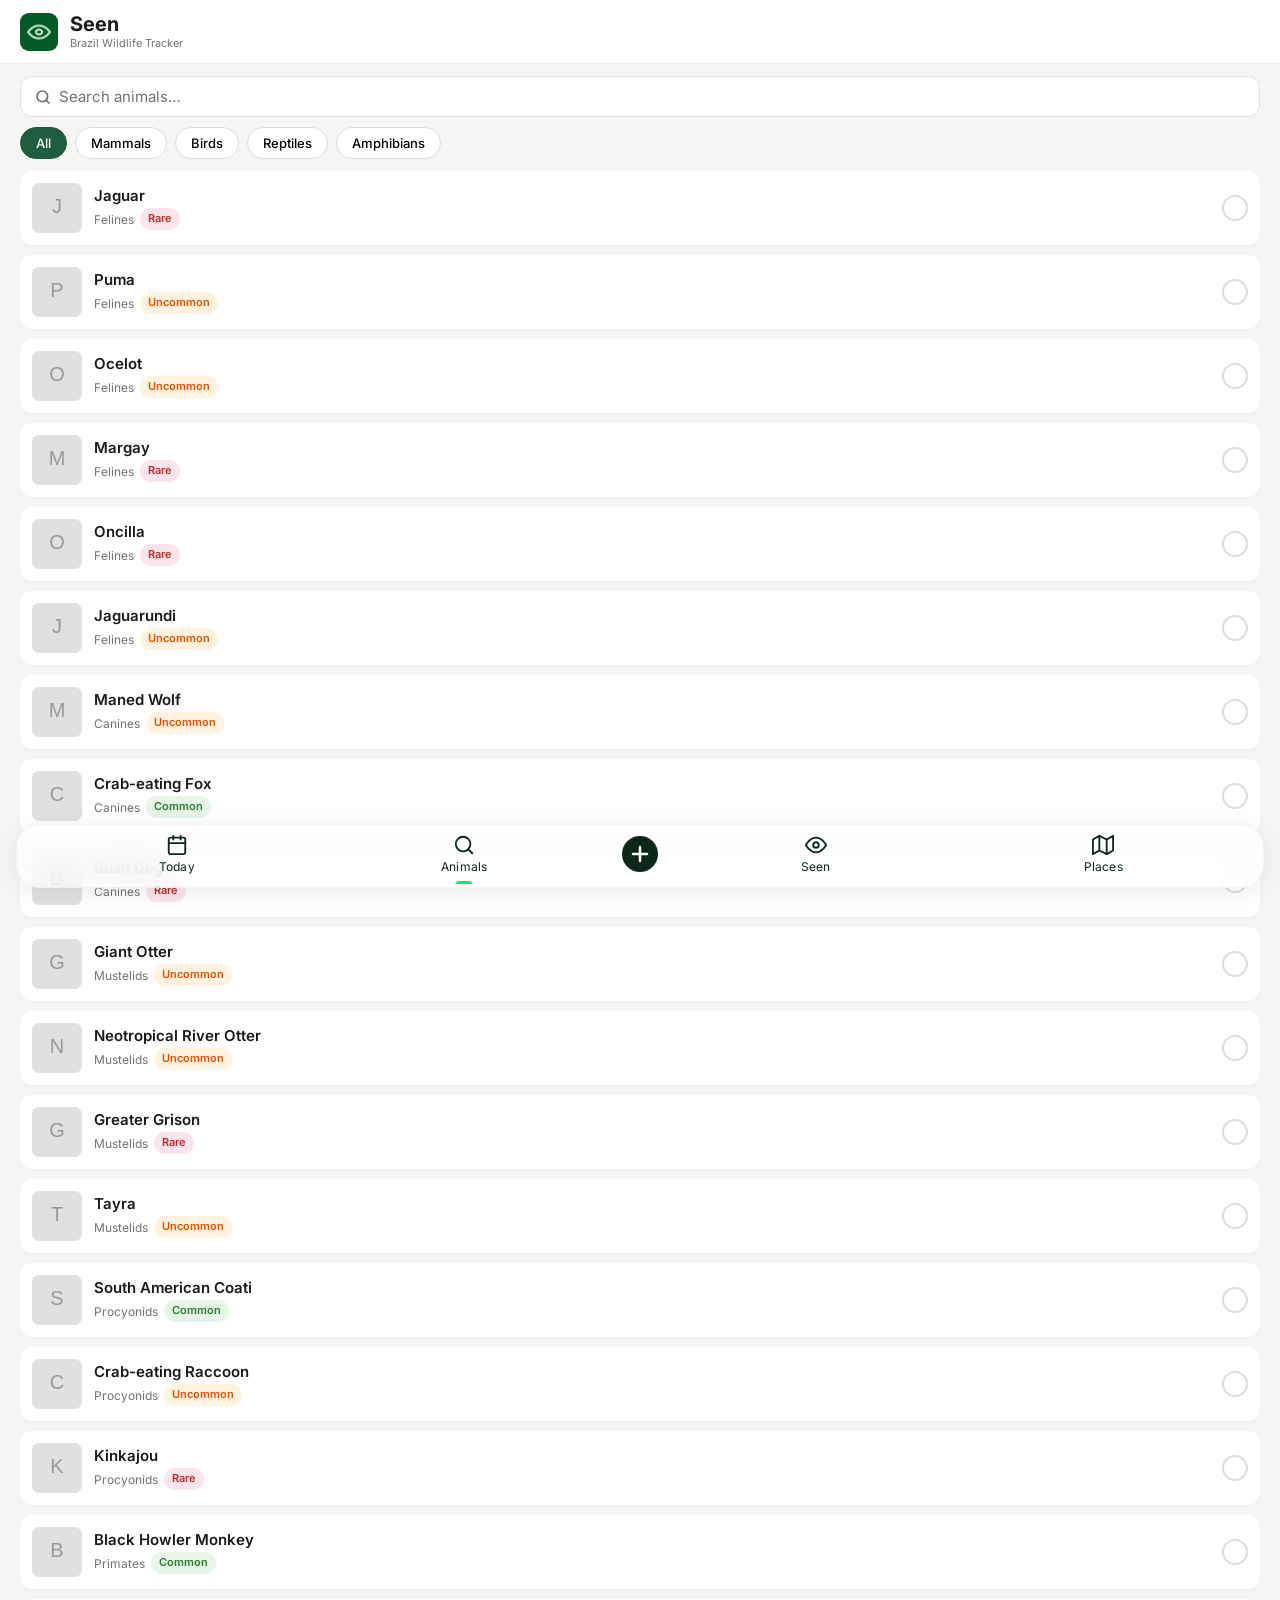
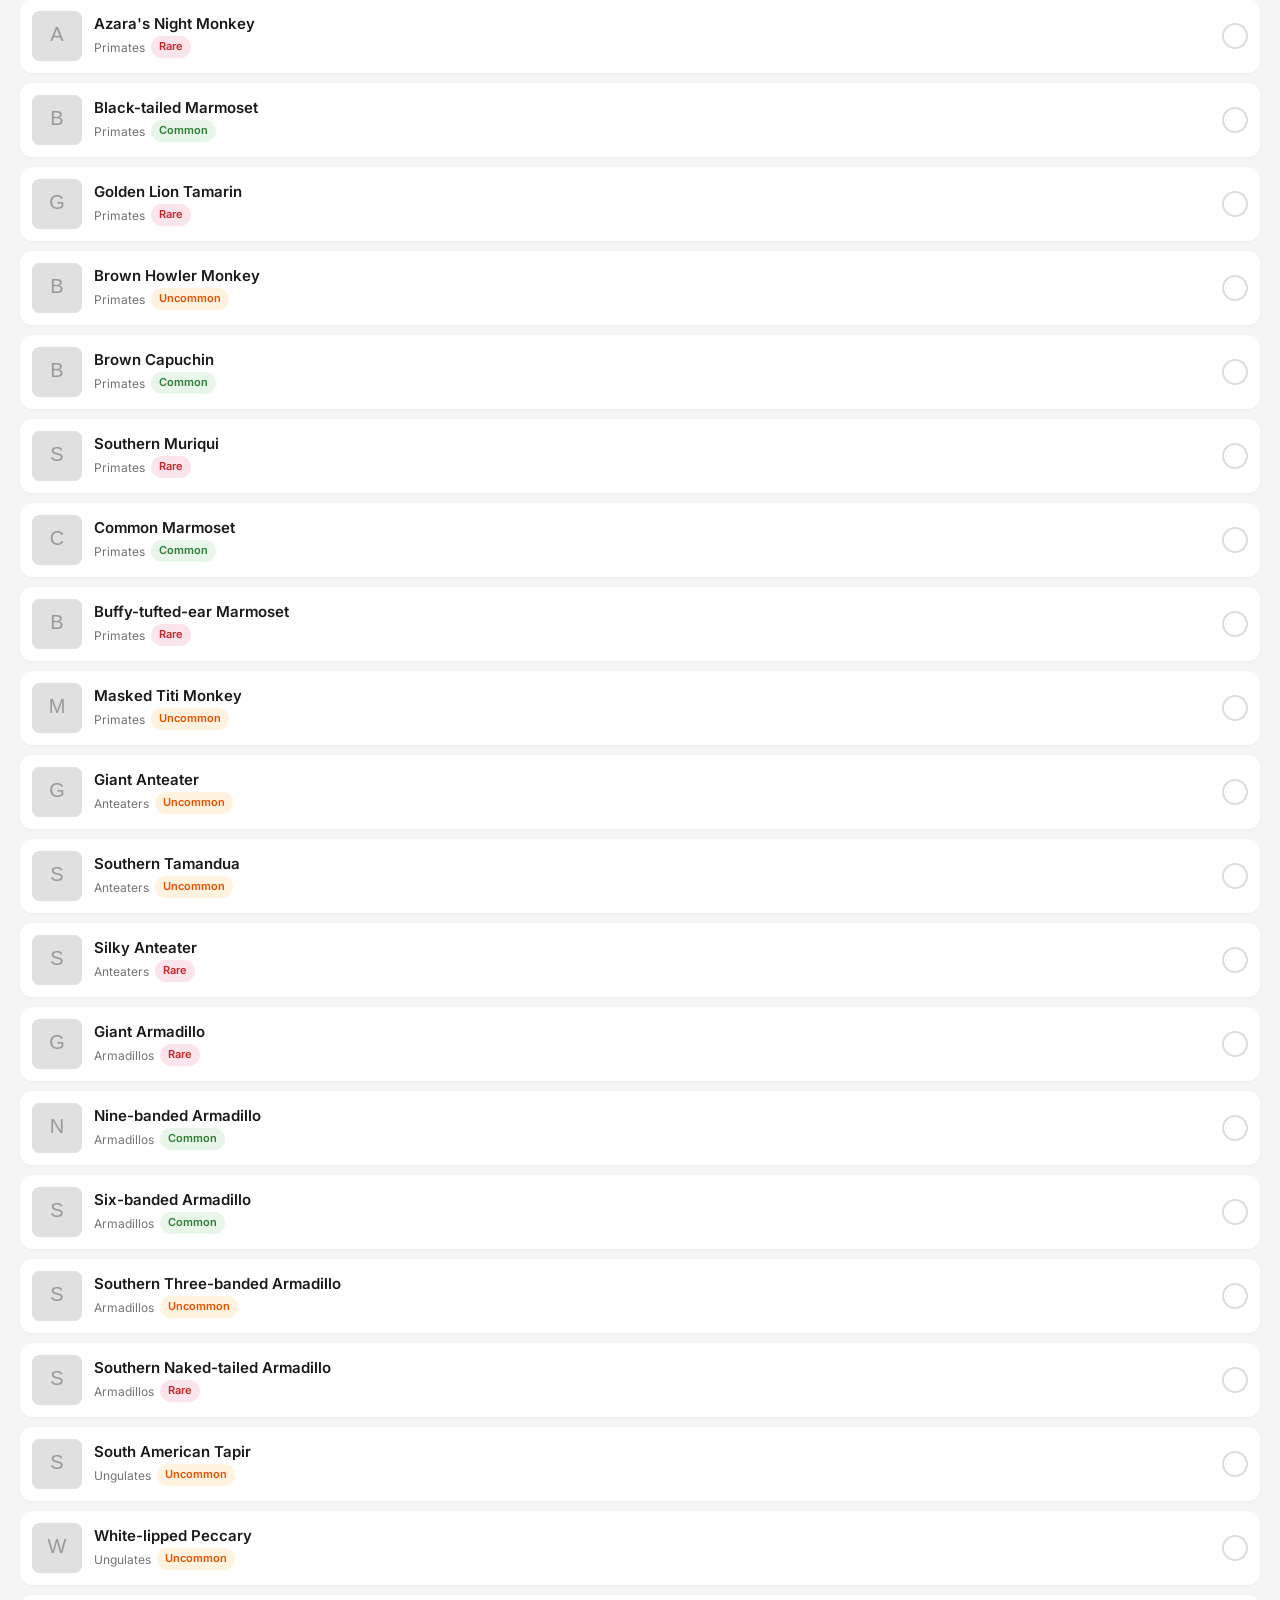
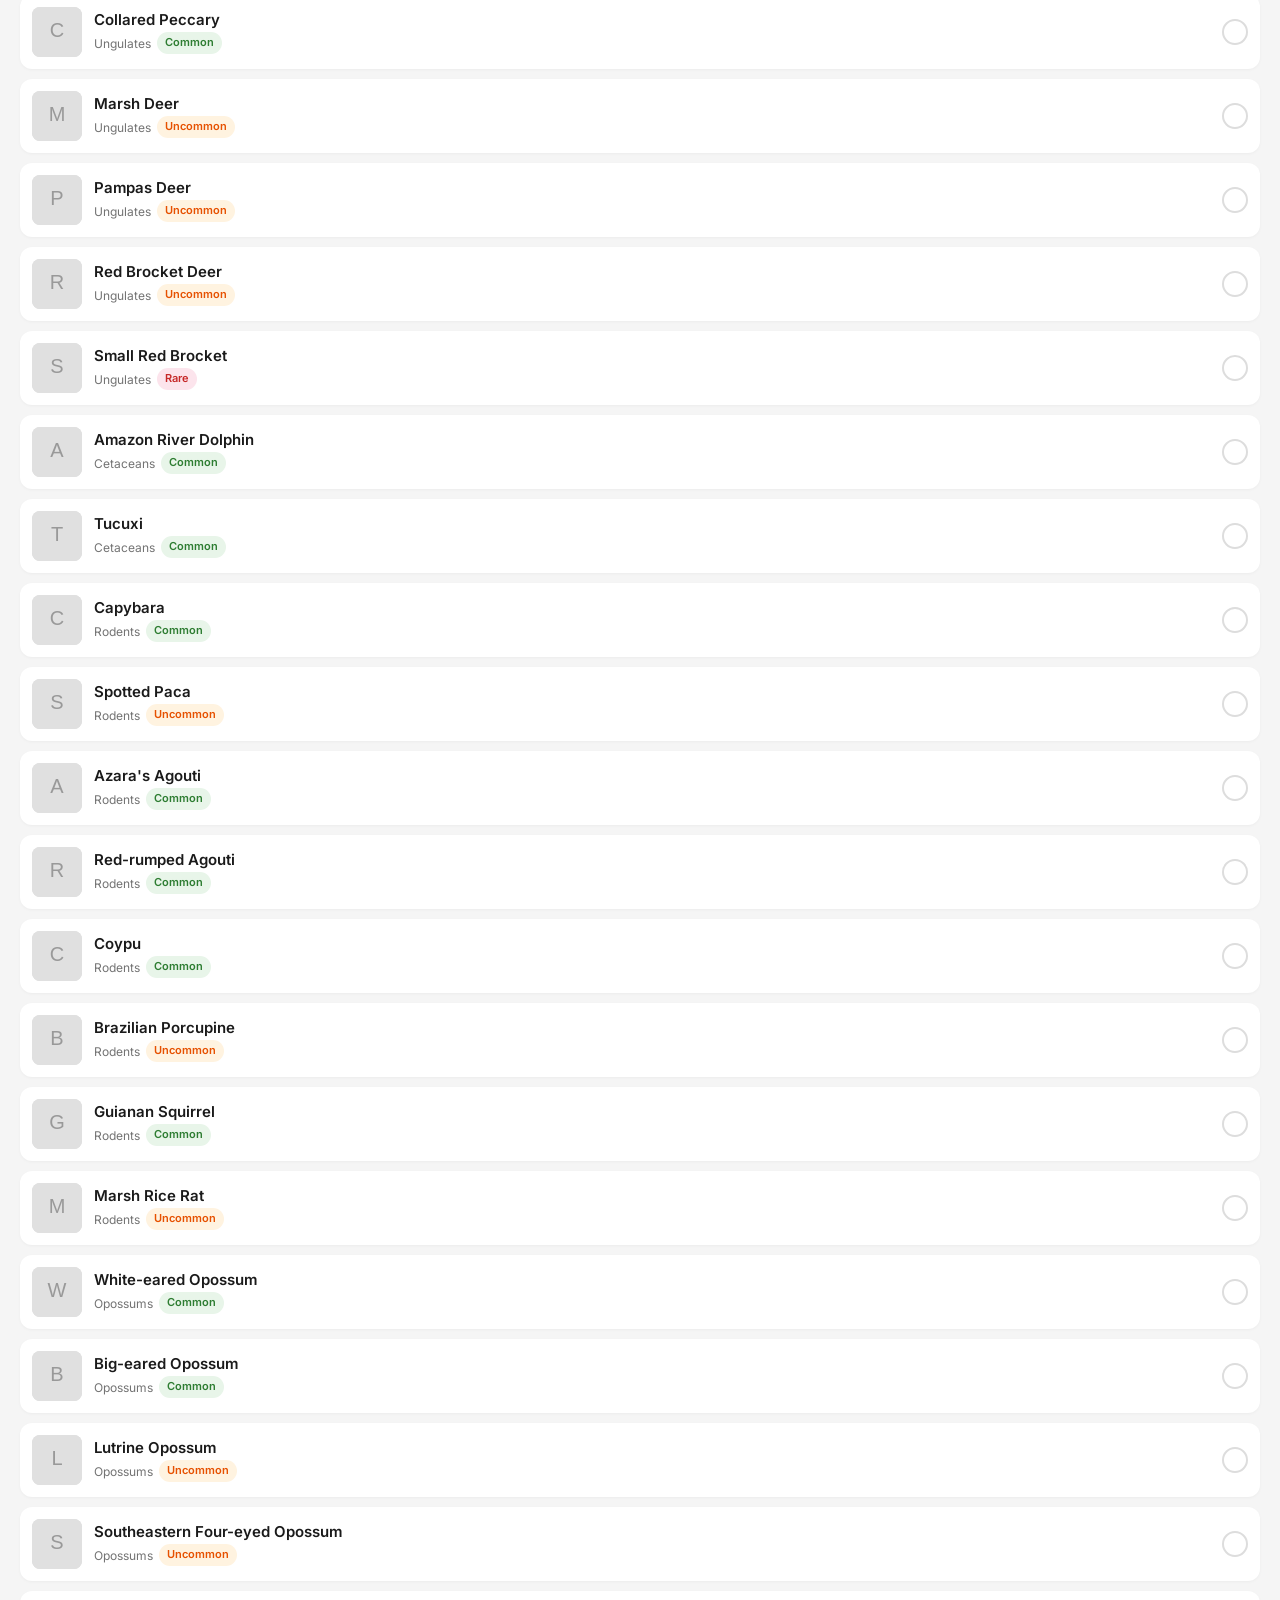
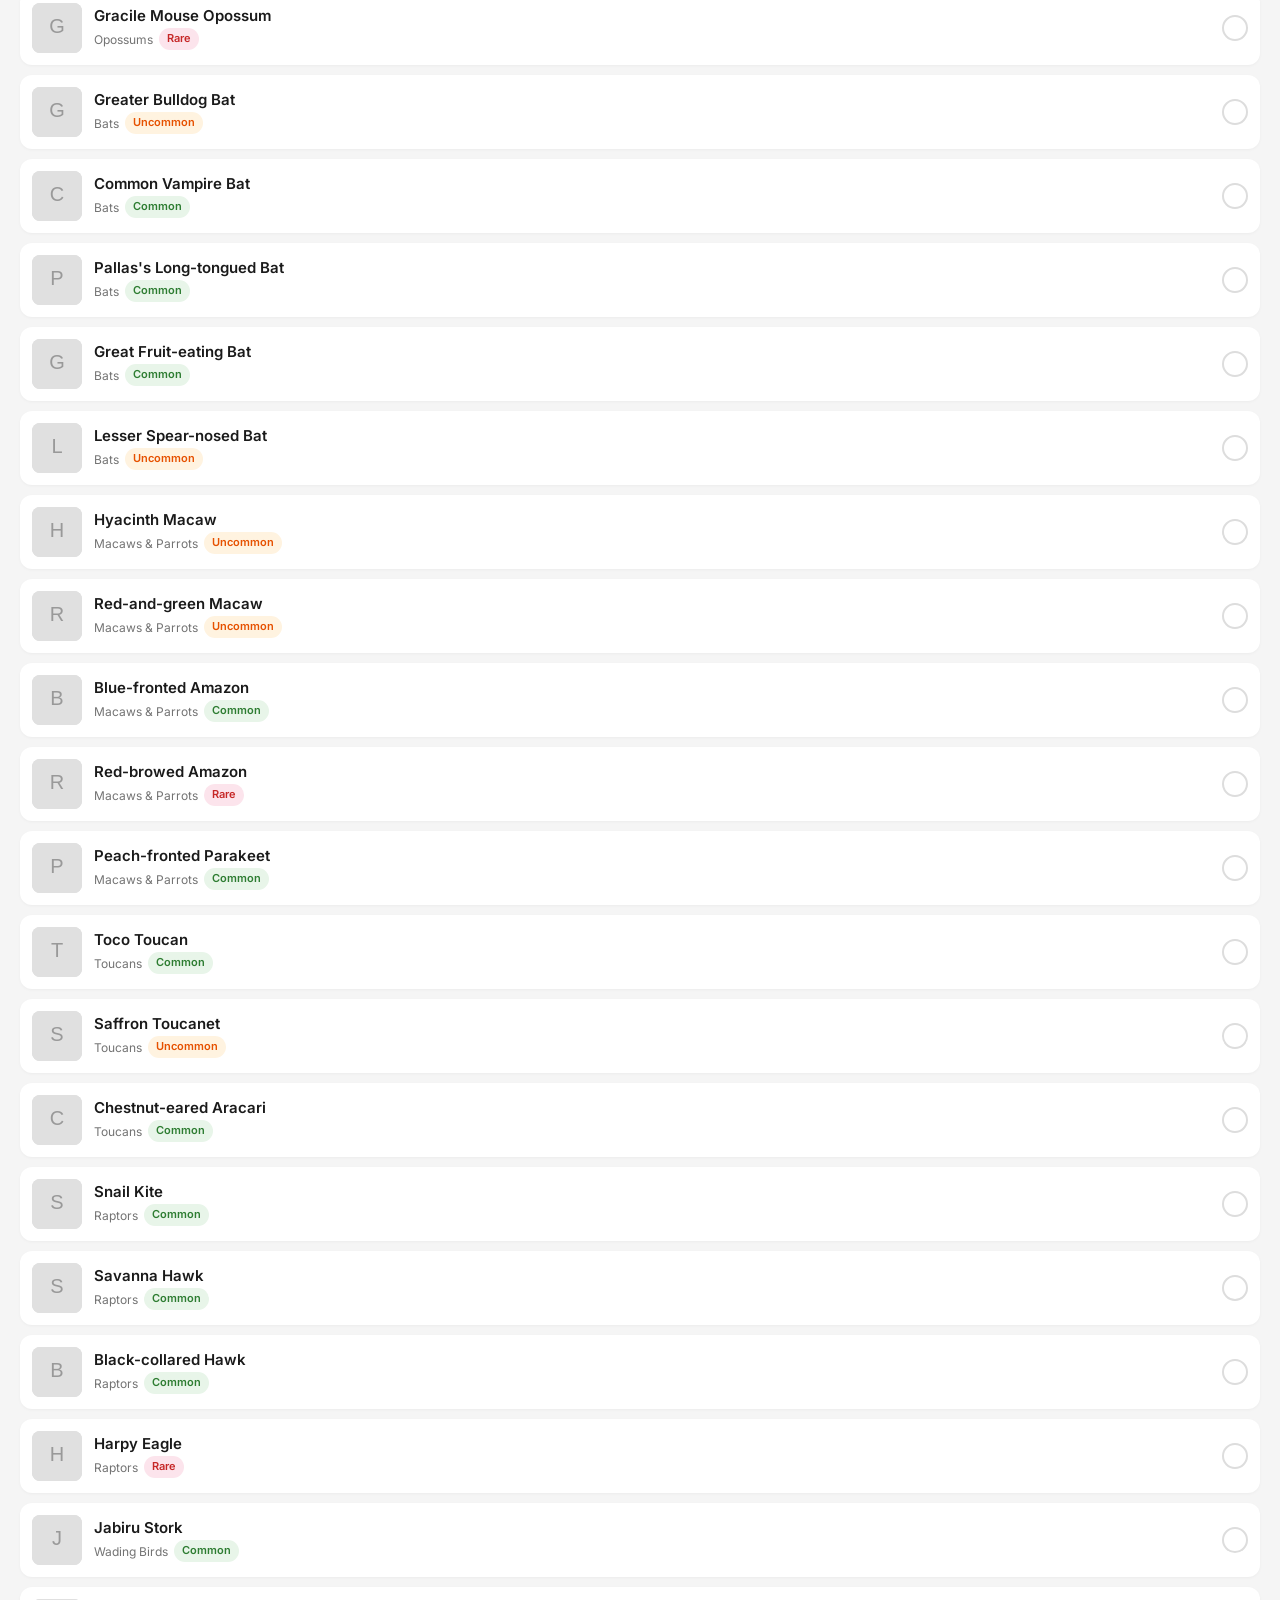
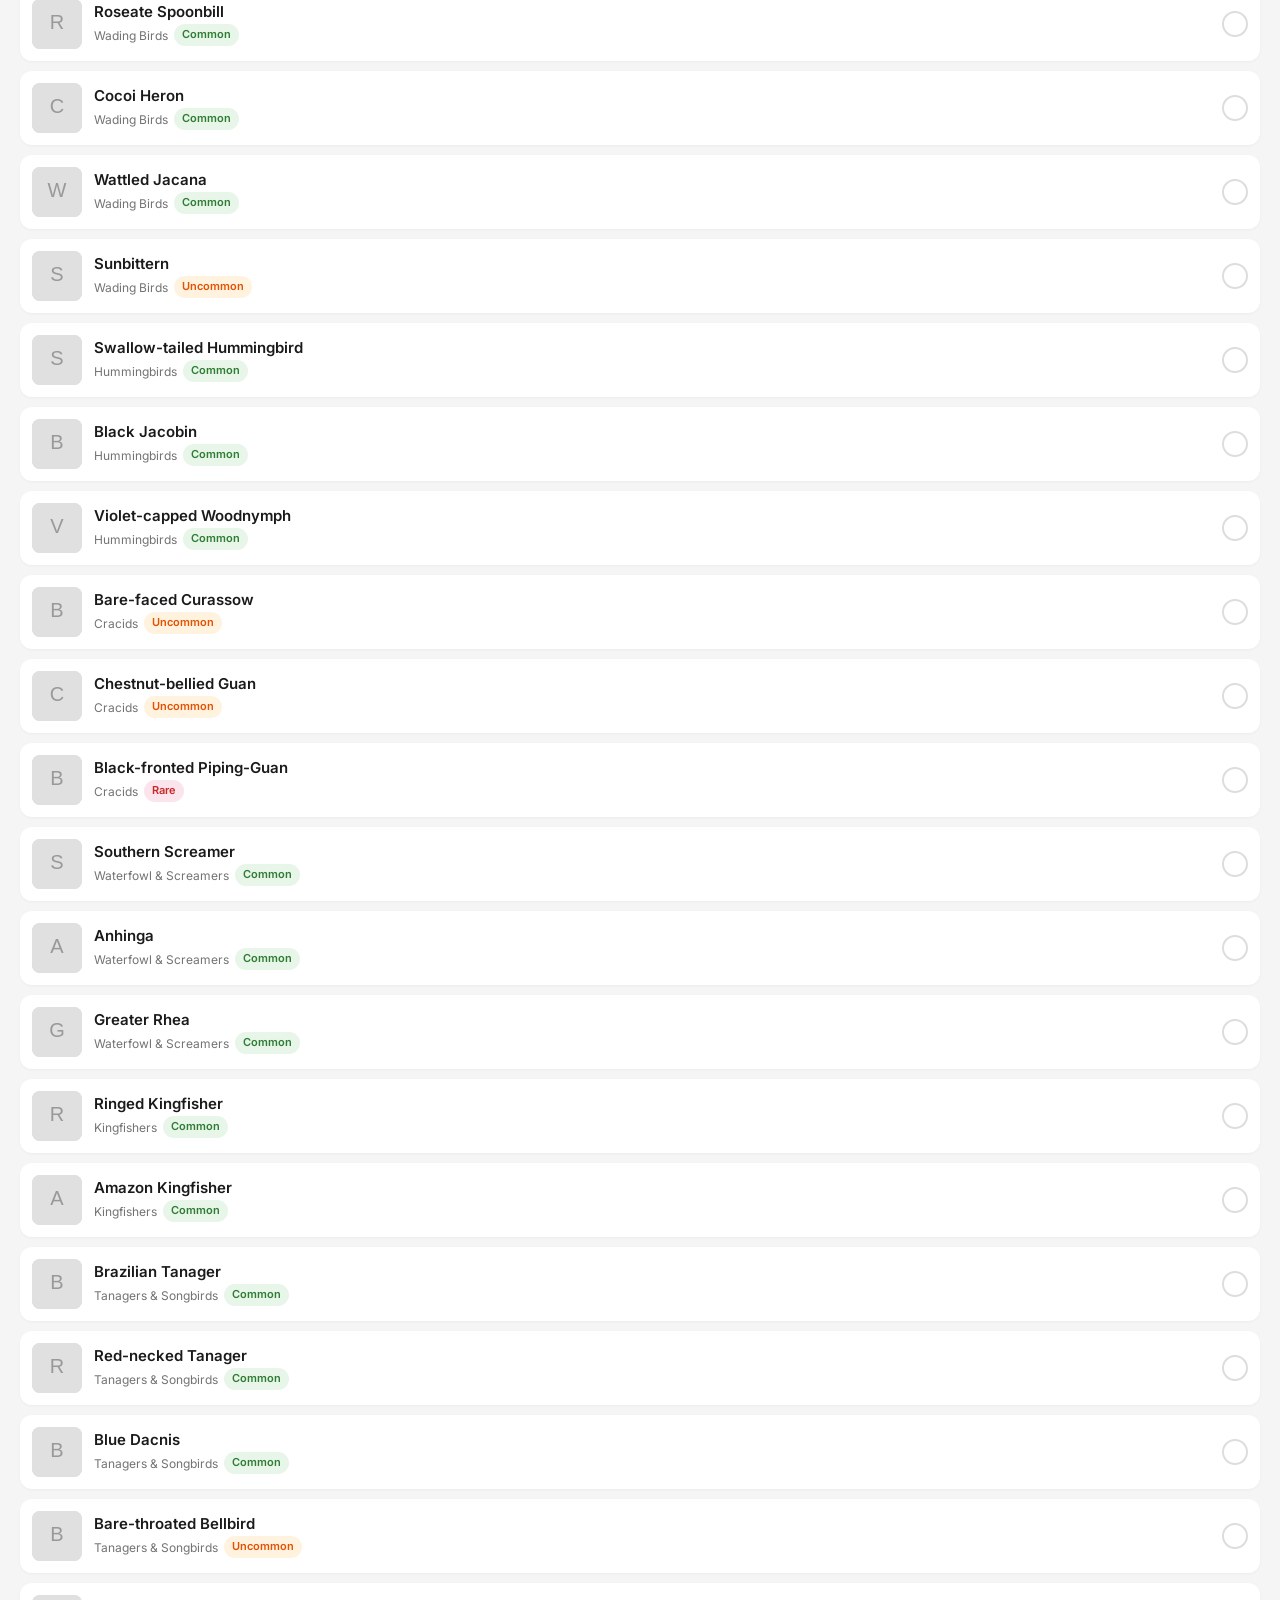
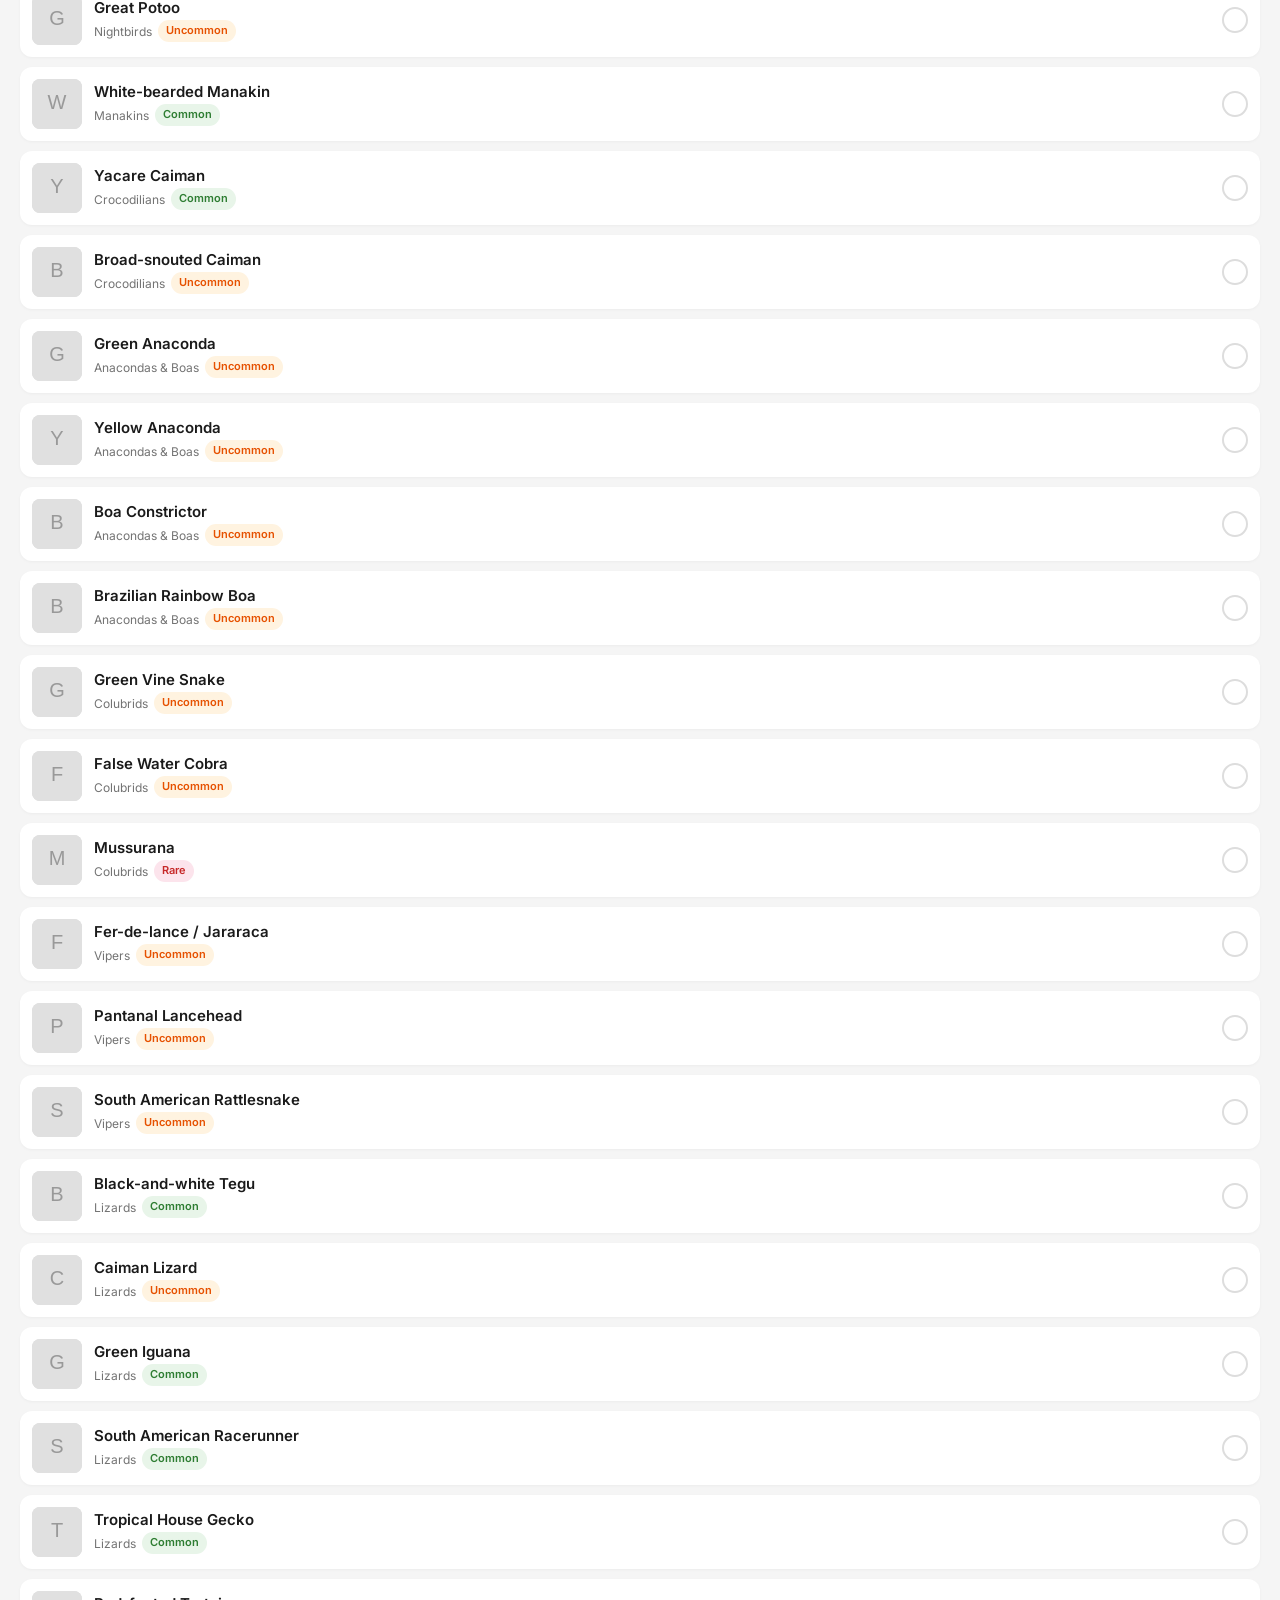
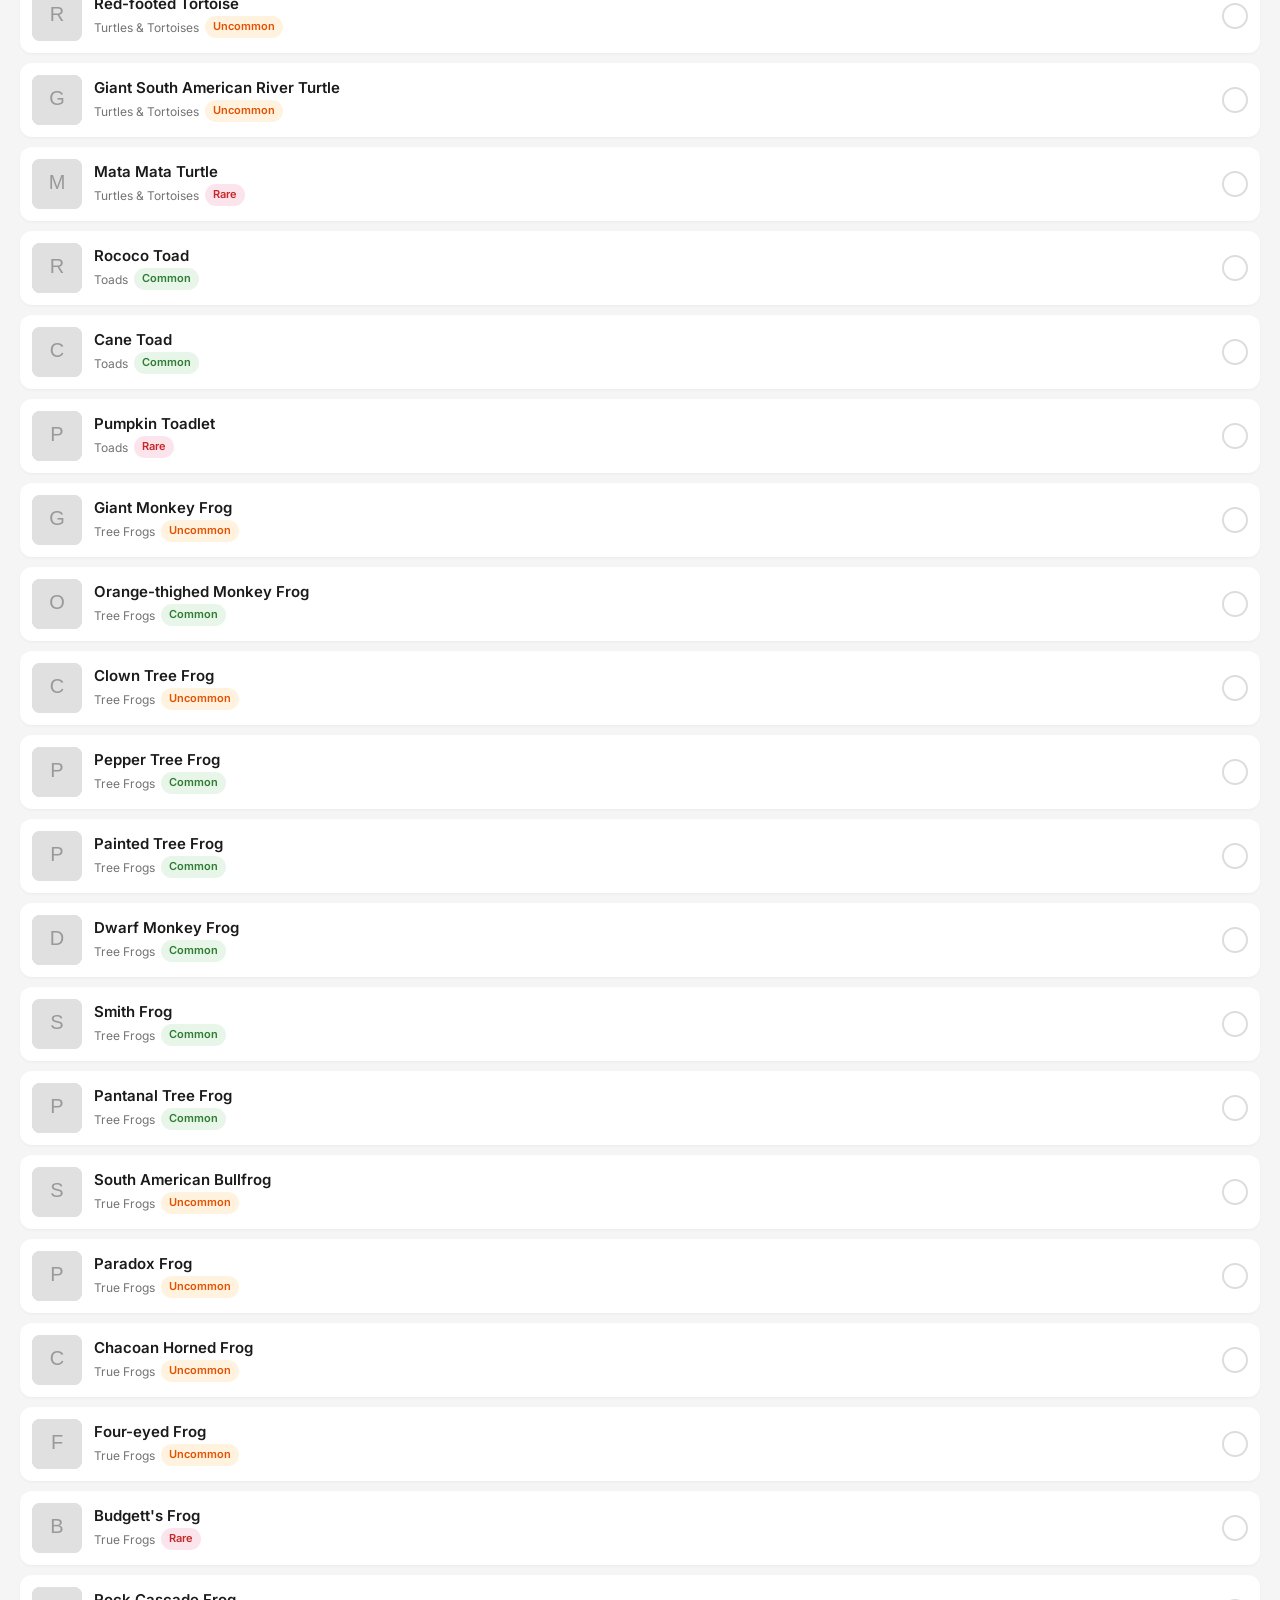
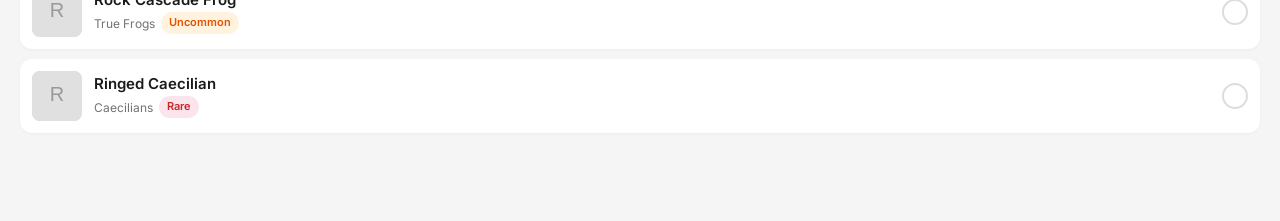
==== index.html @ 7e10667c "Add files via upload" ====
<!DOCTYPE html>
<html lang="en">
<head>
  <meta charset="UTF-8" />
  <meta name="viewport" content="width=device-width, initial-scale=1.0, maximum-scale=1.0, user-scalable=no" />
  <title>Seen</title>
  <link rel="icon" type="image/png" href="favicon.png" />
  <link rel="apple-touch-icon" href="icon.png" />
  <meta name="apple-mobile-web-app-capable" content="yes" />
  <meta name="apple-mobile-web-app-title" content="Seen" />
  <meta name="apple-mobile-web-app-status-bar-style" content="black-translucent" />
  <meta name="theme-color" content="#1D5D3B" />
  <link rel="stylesheet" href="https://fonts.googleapis.com/css2?family=Material+Symbols+Outlined:opsz,wght,FILL,GRAD@24,400,0,0&icon_names=expand_content" />
  <link rel="stylesheet" href="https://fonts.googleapis.com/css2?family=Inter:wght@400;500;600;700&display=swap" />
  <link rel="stylesheet" href="styles.css" />
</head>
<body>

  <!-- ── Fixed header ─────────────────────────────────────── -->
  <header class="header">
    <img src="icon.png" class="app-logo" alt="Seen" />
    <div>
      <div class="app-title">Seen</div>
      <div class="app-tagline">Brazil Wildlife Tracker</div>
    </div>
  </header>

  <!-- ── Animals view ─────────────────────────────────────── -->
  <div id="animals-view" class="view">
    <div class="sticky-controls">
      <div class="search-wrapper">
        <svg class="search-icon" width="16" height="16" viewBox="0 0 24 24" fill="none" stroke="currentColor" stroke-width="2.5" stroke-linecap="round"><circle cx="11" cy="11" r="8"/><line x1="21" y1="21" x2="16.65" y2="16.65"/></svg>
        <input type="search" id="search-input" placeholder="Search animals…" autocomplete="off" />
      </div>
      <div class="filters" id="category-filters"></div>
    </div>
    <div class="list-container" id="animal-list"></div>
  </div>

  <!-- ── Seen view ─────────────────────────────────────────── -->
  <div id="seen-view" class="view" hidden>
    <div class="stats-container">
      <div class="stats-number" id="seen-count">0</div>
      <div class="stats-text">Animals Seen in Brazil</div>
    </div>
    <div class="list-container" id="seen-list"></div>
  </div>

  <!-- ── Today view (placeholder) ────────────────────────── -->
  <div id="today-view" class="view dev-page" hidden>
    <div class="dev-content">
      <svg width="56" height="56" viewBox="0 0 24 24" fill="none" stroke="#1D5D3B" stroke-width="1.5" stroke-linecap="round" stroke-linejoin="round"><rect x="3" y="4" width="18" height="18" rx="2"/><line x1="16" y1="2" x2="16" y2="6"/><line x1="8" y1="2" x2="8" y2="6"/><line x1="3" y1="10" x2="21" y2="10"/></svg>
      <h2>Today</h2>
      <p>Your daily wildlife briefing — active species, recent community sightings, and what to look for right now.</p>
      <div class="dev-badge">In Development</div>
    </div>
  </div>

  <!-- ── Places view (placeholder) ───────────────────────── -->
  <div id="places-view" class="view dev-page" hidden>
    <div class="dev-content">
      <svg width="56" height="56" viewBox="0 0 24 24" fill="none" stroke="#1D5D3B" stroke-width="1.5" stroke-linecap="round" stroke-linejoin="round"><polygon points="1 6 1 22 8 18 16 22 23 18 23 2 16 6 8 2 1 6"/><line x1="8" y1="2" x2="8" y2="18"/><line x1="16" y1="6" x2="16" y2="22"/></svg>
      <h2>Places</h2>
      <p>Wildlife hotspots — national parks, lodges, and trails ranked by species diversity across both regions.</p>
      <div class="dev-badge">In Development</div>
    </div>
  </div>

  <!-- ── Add view (placeholder) ───────────────────────────── -->
  <div id="add-view" class="view dev-page" hidden>
    <div class="dev-content">
      <svg width="56" height="56" viewBox="0 0 24 24" fill="none" stroke="#1D5D3B" stroke-width="1.5" stroke-linecap="round"><circle cx="12" cy="12" r="10"/><line x1="12" y1="8" x2="12" y2="16"/><line x1="8" y1="12" x2="16" y2="12"/></svg>
      <h2>Log a Sighting</h2>
      <p>Record where and when you spotted an animal — with GPS, photos, and notes.</p>
      <div class="dev-badge">In Development</div>
    </div>
  </div>

  <!-- ── Detail modal ──────────────────────────────────────── -->
  <div class="modal" id="detail-modal" aria-modal="true" role="dialog" aria-hidden="true">

    <!-- Sticky nav: transparent over hero, blurs on scroll -->
    <nav class="detail-nav" id="detail-nav">
      <button class="detail-nav-btn" id="close-modal-btn" aria-label="Go back">
        <svg width="20" height="20" viewBox="0 0 24 24" fill="none" stroke="currentColor" stroke-width="2.5" stroke-linecap="round" stroke-linejoin="round"><path d="M19 12H5"/><path d="M12 5l-7 7 7 7"/></svg>
      </button>
      <span class="detail-nav-title" id="detail-nav-title"></span>
      <button class="detail-nav-btn" id="heart-btn" aria-label="Save to favourites">
        <svg width="20" height="20" viewBox="0 0 24 24" fill="none" stroke="currentColor" stroke-width="2" stroke-linecap="round" stroke-linejoin="round"><path d="M20.84 4.61a5.5 5.5 0 0 0-7.78 0L12 5.67l-1.06-1.06a5.5 5.5 0 0 0-7.78 7.78l1.06 1.06L12 21.23l7.78-7.78 1.06-1.06a5.5 5.5 0 0 0 0-7.78z"/></svg>
      </button>
    </nav>

    <!-- Hero image (extends behind the nav via negative margin) -->
    <div class="detail-hero" id="modal-img">
      <div class="hero-gradient-top"></div>
      <div class="hero-gradient-bottom"></div>
      <div class="hero-animal-name" id="modal-hero-name"></div>
      <button class="expand-btn" aria-label="View full image">
        <span class="material-symbols-outlined">expand_content</span>
      </button>
    </div>

    <!-- Content card — rounded top, overlaps hero -->
    <div class="detail-card">

      <!-- Status chips -->
      <div class="chip-row">
        <button class="chip chip-seen-btn" id="modal-seen-btn" aria-label="Toggle seen status">
          <svg width="16" height="16" viewBox="0 0 24 24" fill="none" stroke="currentColor" stroke-width="1.8" stroke-linecap="round"><path d="M1 12s4-8 11-8 11 8 11 8-4 8-11 8-11-8-11-8z"/><circle cx="12" cy="12" r="3"/></svg>
          <span id="modal-seen-label">Mark as Seen</span>
        </button>
        <span class="chip chip-rarity" id="modal-rarity-chip"></span>
        <span class="chip" id="modal-conservation-chip" hidden></span>
      </div>

      <!-- Description -->
      <p class="detail-desc" id="modal-desc"></p>

      <!-- Stats horizontal scroll -->
      <div class="stats-scroll">
        <div class="stat-card">
          <div class="stat-row">
            <div class="stat-cell">
              <span class="stat-label-sm">Length</span>
              <span class="stat-value-lg" id="modal-length">—</span>
            </div>
            <div class="stat-cell stat-cell-right">
              <span class="stat-label-sm">Weight</span>
              <span class="stat-value-lg" id="modal-weight">—</span>
            </div>
          </div>
          <div class="stat-row stat-row-border">
            <div class="stat-cell">
              <span class="stat-label-sm">Region</span>
              <span class="stat-value-lg" id="modal-regions-stat">—</span>
            </div>
            <div class="stat-cell stat-cell-right">
              <span class="stat-label-sm">Group</span>
              <span class="stat-value-lg" id="modal-group-stat">—</span>
            </div>
          </div>
        </div>
      </div>

      <!-- Habitat -->
      <section class="detail-section">
        <h3 class="section-heading">Habitat</h3>
        <p class="section-body" id="modal-habitat"></p>
        <div class="habitat-chips" id="modal-habitat-chips"></div>
      </section>

      <!-- Places -->
      <section class="detail-section">
        <h3 class="section-heading">Places</h3>
        <div class="places-list" id="modal-places"></div>
      </section>

      <!-- Experiences -->
      <section class="detail-section detail-section-last">
        <h3 class="section-heading">Experiences</h3>
        <div class="experiences-empty">
          <svg width="32" height="32" viewBox="0 0 24 24" fill="none" stroke="#CAC4D0" stroke-width="1.5" stroke-linecap="round"><path d="M17 21v-2a4 4 0 0 0-4-4H5a4 4 0 0 0-4 4v2"/><circle cx="9" cy="7" r="4"/><path d="M23 21v-2a4 4 0 0 0-3-3.87"/><path d="M16 3.13a4 4 0 0 1 0 7.75"/></svg>
          <p>No sightings logged yet.<br/>Be the first to spot this animal!</p>
        </div>
      </section>

    </div>
  </div>

  <!-- ── Lightbox ──────────────────────────────────────────── -->
  <div id="lightbox" class="lightbox" hidden>
    <img id="lightbox-img" src="" alt="" />
    <button class="lightbox-close" id="lightbox-close" aria-label="Close">✕</button>
  </div>

  <!-- ── Bottom tab bar ────────────────────────────────────── -->
  <nav class="tab-bar" role="navigation" aria-label="Main navigation">
    <button class="tab-item" data-tab="today" aria-label="Today">
      <svg width="22" height="22" viewBox="0 0 24 24" fill="none" stroke="currentColor" stroke-width="2" stroke-linecap="round" stroke-linejoin="round"><rect x="3" y="4" width="18" height="18" rx="2"/><line x1="16" y1="2" x2="16" y2="6"/><line x1="8" y1="2" x2="8" y2="6"/><line x1="3" y1="10" x2="21" y2="10"/></svg>
      <span>Today</span>
    </button>
    <button class="tab-item active" data-tab="animals" aria-label="Animals">
      <svg width="22" height="22" viewBox="0 0 24 24" fill="none" stroke="currentColor" stroke-width="2" stroke-linecap="round"><circle cx="11" cy="11" r="8"/><line x1="21" y1="21" x2="16.65" y2="16.65"/></svg>
      <span>Animals</span>
    </button>
    <button class="tab-item tab-add" data-tab="add" aria-label="Log sighting">
      <div class="tab-add-circle">
        <svg width="24" height="24" viewBox="0 0 24 24" fill="none" stroke="white" stroke-width="2.5" stroke-linecap="round"><line x1="12" y1="5" x2="12" y2="19"/><line x1="5" y1="12" x2="19" y2="12"/></svg>
      </div>
    </button>
    <button class="tab-item" data-tab="seen" aria-label="Seen">
      <svg width="22" height="22" viewBox="0 0 24 24" fill="none" stroke="currentColor" stroke-width="2" stroke-linecap="round"><path d="M1 12s4-8 11-8 11 8 11 8-4 8-11 8-11-8-11-8z"/><circle cx="12" cy="12" r="3"/></svg>
      <span>Seen</span>
    </button>
    <button class="tab-item" data-tab="places" aria-label="Places">
      <svg width="22" height="22" viewBox="0 0 24 24" fill="none" stroke="currentColor" stroke-width="2" stroke-linecap="round" stroke-linejoin="round"><polygon points="1 6 1 22 8 18 16 22 23 18 23 2 16 6 8 2 1 6"/><line x1="8" y1="2" x2="8" y2="18"/><line x1="16" y1="6" x2="16" y2="22"/></svg>
      <span>Places</span>
    </button>
  </nav>

  <script src="rarity.js"></script>
  <script src="conservation.js"></script>
  <script src="data.js"></script>
  <script src="app.js"></script>
</body>
</html>
---- styles.css ----
/* ─── Design tokens ───────────────────────────────────────── */
:root {
  --bg:           #F5F5F5;
  --card-bg:      #FFFFFF;
  --text-dark:    #1A1A1A;
  --text-light:   #737373;
  --accent:       #1D5D3B;
  --accent-light: #E8F5E9;
  --header-h:     64px;
  --tabbar-h:     64px;
}

/* ─── Reset ───────────────────────────────────────────────── */
*, *::before, *::after {
  box-sizing: border-box;
  margin: 0;
  padding: 0;
  font-family: 'Inter', -apple-system, BlinkMacSystemFont, "Segoe UI",
               Roboto, Helvetica, Arial, sans-serif;
}

body {
  background: var(--bg);
  color: var(--text-dark);
  -webkit-font-smoothing: antialiased;
  padding-top: var(--header-h);
  padding-bottom: calc(var(--tabbar-h) + 16px + env(safe-area-inset-bottom, 0px));
}

/* ─── Fixed header ────────────────────────────────────────── */
.header {
  position: fixed;
  top: 0; left: 0; right: 0;
  height: var(--header-h);
  display: flex;
  align-items: center;
  gap: 12px;
  padding: 0 20px;
  background: var(--card-bg);
  border-bottom: 1px solid #EEE;
  z-index: 40;
}
.app-logo   { width: 38px; height: 38px; border-radius: 9px; flex-shrink: 0; }
.app-title  { font-size: 20px; font-weight: 700; line-height: 1.1; }
.app-tagline{ font-size: 11px; color: var(--text-light); margin-top: 1px; }

/* ─── Views ───────────────────────────────────────────────── */
.view { display: block; }
.view[hidden] { display: none; }

/* ─── Sticky search + filters ─────────────────────────────── */
.sticky-controls {
  position: sticky;
  top: var(--header-h);
  z-index: 30;
  background: var(--bg);
  padding-top: 12px;
}
.search-wrapper {
  display: flex;
  align-items: center;
  gap: 8px;
  background: var(--card-bg);
  border: 1px solid #E0E0E0;
  border-radius: 12px;
  padding: 10px 14px;
  margin: 0 20px 10px;
}
.search-icon { color: var(--text-light); flex-shrink: 0; }
#search-input {
  flex: 1;
  border: none;
  outline: none;
  font-size: 15px;
  background: transparent;
  color: var(--text-dark);
  min-width: 0;
}
#search-input::placeholder { color: var(--text-light); }
#search-input::-webkit-search-cancel-button { cursor: pointer; }

/* ─── Category filter chips ───────────────────────────────── */
.filters {
  display: flex;
  gap: 8px;
  overflow-x: auto;
  padding: 0 20px 12px;
  scrollbar-width: none;
}
.filters::-webkit-scrollbar { display: none; }
.filter-btn {
  background: var(--card-bg);
  border: 1px solid #DDD;
  padding: 7px 15px;
  border-radius: 20px;
  font-size: 13px;
  font-weight: 500;
  white-space: nowrap;
  cursor: pointer;
  transition: background 0.15s, color 0.15s;
}
.filter-btn.active { background: var(--accent); color: #fff; border-color: var(--accent); }

/* ─── Seen-count banner ───────────────────────────────────── */
.stats-container { padding: 20px; background: var(--card-bg); margin-bottom: 10px; }
.stats-number { font-size: 32px; font-weight: bold; color: var(--accent); }
.stats-text   { color: var(--text-light); font-size: 14px; }

/* ─── Animal list ─────────────────────────────────────────── */
.list-container {
  padding: 0 20px;
  display: flex;
  flex-direction: column;
  gap: 10px;
  padding-bottom: 8px;
}
.animal-card {
  background: var(--card-bg);
  padding: 12px;
  border-radius: 12px;
  display: flex;
  align-items: center;
  gap: 12px;
  box-shadow: 0 1px 3px rgba(0,0,0,0.04);
  cursor: pointer;
}
.animal-img { width: 50px; height: 50px; border-radius: 8px; background: #E0E0E0; object-fit: cover; flex-shrink: 0; }
.animal-info { flex: 1; min-width: 0; }
.animal-name { font-weight: 600; font-size: 15px; margin-bottom: 3px; white-space: nowrap; overflow: hidden; text-overflow: ellipsis; }
.animal-meta { font-size: 12px; color: var(--text-light); display: flex; align-items: center; gap: 6px; flex-wrap: wrap; }

/* ─── Rarity badges (in list) ────────────────────────────── */
.rarity-badge { display: inline-block; font-size: 11px; font-weight: 600; padding: 2px 8px; border-radius: 20px; white-space: nowrap; line-height: 1.6; }
.rarity-Common   { background: #E8F5E9; color: #2E7D32; }
.rarity-Uncommon { background: #FFF3E0; color: #E65100; }
.rarity-Rare     { background: #FCE4EC; color: #C62828; }

/* ─── Check icon ──────────────────────────────────────────── */
.check-icon { width: 26px; height: 26px; border-radius: 50%; border: 2px solid #DDD; display: flex; align-items: center; justify-content: center; flex-shrink: 0; cursor: pointer; font-size: 13px; background: none; transition: background 0.15s, border-color 0.15s; }
.check-icon.seen { background: var(--accent); border-color: var(--accent); color: #fff; }
.empty-state { text-align: center; padding: 40px 20px; color: var(--text-light); }

/* ─── Bottom tab bar ──────────────────────────────────────── */
.tab-bar {
  position: fixed;
  bottom: calc(12px + env(safe-area-inset-bottom, 0px));
  left: 16px; right: 16px;
  height: var(--tabbar-h);
  background: rgba(255, 255, 255, 0.65);
  backdrop-filter: blur(16px);
  -webkit-backdrop-filter: blur(16px);
  border: 1px solid rgba(225, 225, 225, 0.35);
  border-radius: 24px;
  box-shadow: 0 4px 24px rgba(0,0,0,0.08);
  display: flex;
  align-items: center;
  justify-content: space-between;
  padding: 0 16px;
  z-index: 40;
}
.tab-item {
  flex: 1;
  position: relative;
  display: flex;
  flex-direction: column;
  align-items: center;
  justify-content: center;
  gap: 3px;
  background: none;
  border: none;
  cursor: pointer;
  color: #0D2818;
  font-size: 12px;
  font-weight: 400;
  letter-spacing: 0.02em;
  padding: 5px 0 10px;
  border-radius: 18px;
  transition: color 0.2s;
  -webkit-tap-highlight-color: transparent;
}
.tab-item.active     { color: #0D2818; }
.tab-item.active svg { stroke: #0D2818; }
.tab-add.active      { color: #0D2818; }
.tab-add.active svg  { stroke: white; }

/* Active indicator bar */
.tab-item::after {
  content: '';
  position: absolute;
  bottom: 0; left: 50%;
  width: 16px; height: 3px;
  background: #0CE97E;
  border-radius: 3px 3px 0 0;
  transform: translateX(-50%) scaleX(0);
  opacity: 0;
  transition: transform 0.25s cubic-bezier(0.34, 1.4, 0.64, 1), opacity 0.2s ease;
}
.tab-item.active::after { transform: translateX(-50%) scaleX(1); opacity: 1; }

.tab-add { flex: 0 0 64px; }
.tab-add-circle {
  width: 36px; height: 36px;
  background: #0D2818;
  border-radius: 32px;
  display: flex;
  align-items: center;
  justify-content: center;
}

/* ─── Dev pages ───────────────────────────────────────────── */
.dev-page {
  min-height: calc(100vh - var(--header-h) - var(--tabbar-h) - 48px);
  display: flex;
  align-items: center;
  justify-content: center;
}
.dev-page[hidden] { display: none; }
.dev-content { text-align: center; padding: 40px 32px; max-width: 320px; }
.dev-content svg  { margin-bottom: 20px; opacity: 0.7; }
.dev-content h2   { font-size: 24px; font-weight: 700; margin-bottom: 10px; }
.dev-content p    { color: var(--text-light); font-size: 15px; line-height: 1.6; margin-bottom: 24px; }
.dev-badge { display: inline-block; background: var(--accent-light); color: var(--accent); font-size: 12px; font-weight: 700; letter-spacing: 0.5px; padding: 6px 16px; border-radius: 20px; }

/* ─── Modal (slides in from right) ───────────────────────── */
.modal {
  position: fixed;
  inset: 0;
  background: #FFFFFF;
  z-index: 100;
  transform: translateX(100%);
  transition: transform 0.28s ease;
  overflow-y: auto;
  overflow-x: hidden;
  will-change: transform;
  -webkit-overflow-scrolling: touch;
}
.modal.active { transform: translateX(0); }

/* ─── Detail navigation bar ───────────────────────────────── */
.detail-nav {
  position: sticky;
  top: 0;
  z-index: 20;
  height: 56px;
  display: flex;
  align-items: center;
  justify-content: space-between;
  padding: 0 16px;
  transition: background 0.25s ease, backdrop-filter 0.25s ease;
}
.detail-nav.scrolled {
  background: rgba(255, 255, 255, 0.88);
  backdrop-filter: blur(16px);
  -webkit-backdrop-filter: blur(16px);
}
.detail-nav-title {
  font-size: 16px;
  font-weight: 600;
  color: #F3F3F3;
  opacity: 0;
  transition: opacity 0.2s ease, color 0.25s ease;
  pointer-events: none;
  white-space: nowrap;
  overflow: hidden;
  text-overflow: ellipsis;
  max-width: 55%;
  text-align: center;
}
.detail-nav.scrolled .detail-nav-title { opacity: 1; color: #121717; }
.detail-nav-btn {
  width: 36px; height: 36px;
  border-radius: 50%;
  border: none;
  background: rgba(255, 255, 255, 0.18);
  display: flex;
  align-items: center;
  justify-content: center;
  cursor: pointer;
  color: #F3F3F3;
  flex-shrink: 0;
  -webkit-tap-highlight-color: transparent;
  transition: background 0.2s, color 0.2s;
}
.detail-nav.scrolled .detail-nav-btn { background: rgba(0,0,0,0.05); color: #121717; }

/* ─── Hero image ──────────────────────────────────────────── */
.detail-hero {
  position: relative;
  margin-top: -56px;                  /* extend behind sticky nav */
  height: calc(55vh + 56px);         /* compensate for the pull-up */
  background: #BBBBBB;
  background-size: cover;
  background-position: center 20%;
  cursor: zoom-in;
  flex-shrink: 0;
}
.hero-gradient-top {
  position: absolute;
  inset: 0 0 auto 0;
  height: 154px;
  background: linear-gradient(180deg, rgba(0,0,0,0.5) 0%, rgba(0,0,0,0) 78%);
  pointer-events: none;
}
.hero-gradient-bottom {
  position: absolute;
  inset: auto 0 0 0;
  height: 96px;
  background: linear-gradient(0deg, rgba(0,0,0,0.5) 0%, rgba(0,0,0,0) 78%);
  pointer-events: none;
}
.hero-animal-name {
  position: absolute;
  bottom: 36px;
  left: 24px;
  right: 24px;
  font-size: 32px;
  font-weight: 600;
  letter-spacing: -0.02em;
  line-height: 1.2;
  color: #FFFFFF;
  pointer-events: none;
}
.expand-btn {
  position: absolute;
  bottom: 12px; right: 12px;
  background: rgba(0,0,0,0.45);
  border: none;
  border-radius: 8px;
  width: 36px; height: 36px;
  display: flex;
  align-items: center;
  justify-content: center;
  cursor: pointer;
  color: #fff;
  -webkit-tap-highlight-color: transparent;
}
.expand-btn .material-symbols-outlined { font-size: 20px; line-height: 1; }

/* ─── Content card ────────────────────────────────────────── */
.detail-card {
  background: #FFFFFF;
  border-radius: 16px 16px 0 0;
  margin-top: -20px;
  min-height: 60vh;
  padding: 20px;
  display: flex;
  flex-direction: column;
  gap: 4px;
  padding-bottom: calc(100px + env(safe-area-inset-bottom, 0px));
}

/* ─── Status chips ────────────────────────────────────────── */
.chip-row { display: flex; align-items: center; gap: 8px; flex-wrap: wrap; margin-bottom: 8px; }

.chip {
  display: inline-flex;
  align-items: center;
  gap: 4px;
  padding: 6px 10px;
  border-radius: 8px;
  font-size: 14px;
  font-weight: 500;
  line-height: 1.4;
  letter-spacing: 0.1px;
  border: none;
  white-space: nowrap;
  cursor: default;
}

/* Seen chip (interactive) */
.chip-seen-btn {
  cursor: pointer;
  font-weight: 600;
  font-size: 14px;
  transition: background 0.15s, color 0.15s, border-color 0.15s;
  /* Default = not seen state */
  background: transparent;
  border: 1px solid #CAC4D0;
  color: #1D1B20;
}
.chip-seen-btn.is-seen {
  background: #CFF7D3;
  border-color: transparent;
  color: #045B28;
}

/* Rarity chip */
.chip-rarity { border: 1px solid #CAC4D0; color: #1D1B20; background: transparent; }

/* Conservation chips (hidden for LC/DD) */
#modal-conservation-chip[hidden] { display: none !important; }
.chip-con-NT { background: #F0F0F0; color: #5E7A87; }
.chip-con-VU { background: #FFF1C2; color: #975102; }
.chip-con-EN { background: #FFE8DC; color: #C04A00; }
.chip-con-CR { background: #FFE0E0; color: #B91C1C; }

/* ─── Description ─────────────────────────────────────────── */
.detail-desc {
  font-size: 16px;
  line-height: 1.6;
  color: #1E1E1E;
  padding: 8px 0;
}

/* ─── Stats horizontal scroll ─────────────────────────────── */
.stats-scroll {
  display: flex;
  gap: 16px;
  overflow-x: auto;
  padding: 4px 0 8px;
  scrollbar-width: none;
  margin: 0 -4px;
  padding-left: 4px;
}
.stats-scroll::-webkit-scrollbar { display: none; }

.stat-card {
  flex-shrink: 0;
  width: 304px;
  border: 1px solid #F3F3F3;
  border-radius: 8px;
  overflow: hidden;
}

.stat-row { display: flex; }
.stat-row-border .stat-cell { border-top: 1px solid #E6E8EB; }

.stat-cell {
  flex: 1;
  padding: 16px 8px;
  display: flex;
  flex-direction: column;
  gap: 4px;
}
.stat-cell-right {
  border-left: 1px solid #E6E8EB;
  padding-left: 16px;
}
.stat-label-sm { font-size: 14px; font-weight: 600; color: #757575; line-height: 1.4; }
.stat-value-lg { font-size: 16px; color: #0D171C; line-height: 1.4; }

/* ─── Sections ────────────────────────────────────────────── */
.detail-section { display: flex; flex-direction: column; gap: 8px; padding-top: 12px; }
.detail-section-last { padding-bottom: 8px; }

.section-heading {
  font-size: 16px;
  font-weight: 600;
  color: #000000;
  padding-top: 4px;
}
.section-body { font-size: 16px; line-height: 1.6; color: #1E1E1E; }

/* ─── Habitat chips ───────────────────────────────────────── */
.habitat-chips { display: flex; gap: 8px; overflow-x: auto; scrollbar-width: none; padding-bottom: 2px; }
.habitat-chips::-webkit-scrollbar { display: none; }
.habitat-chip { padding: 6px 16px; border-radius: 8px; border: 1px solid #CAC4D0; font-size: 14px; color: #1D1B20; white-space: nowrap; }

/* ─── Places list ─────────────────────────────────────────── */
.places-list { display: flex; flex-direction: column; }
.place-item { display: flex; align-items: center; gap: 16px; padding: 8px 0; }
.place-icon { width: 48px; height: 48px; background: #EBEDF0; border-radius: 8px; display: flex; align-items: center; justify-content: center; flex-shrink: 0; color: #121717; }
.place-info { flex: 1; min-width: 0; }
.place-name-row { display: flex; justify-content: space-between; align-items: center; gap: 8px; margin-bottom: 3px; }
.place-name { font-size: 16px; color: #121717; font-weight: 400; line-height: 1.4; overflow: hidden; text-overflow: ellipsis; white-space: nowrap; }
.place-detail { font-size: 14px; color: #5E7A87; }

/* ─── Experiences empty state ─────────────────────────────── */
.experiences-empty {
  display: flex;
  flex-direction: column;
  align-items: center;
  gap: 12px;
  padding: 24px 0;
  color: #757575;
  font-size: 15px;
  text-align: center;
  line-height: 1.6;
}

/* ─── Lightbox ────────────────────────────────────────────── */
.lightbox {
  position: fixed;
  inset: 0;
  z-index: 200;
  background: rgba(0,0,0,0.92);
  display: flex;
  align-items: center;
  justify-content: center;
  cursor: zoom-out;
  animation: lb-in 0.2s ease;
}
.lightbox[hidden] { display: none; }
@keyframes lb-in { from { opacity: 0; } to { opacity: 1; } }
.lightbox img { max-width: 100%; max-height: 100%; object-fit: contain; border-radius: 4px; }
.lightbox-close { position: absolute; top: 16px; right: 16px; background: rgba(255,255,255,0.15); border: none; color: #fff; font-size: 22px; width: 38px; height: 38px; border-radius: 50%; cursor: pointer; display: flex; align-items: center; justify-content: center; }

/* ─── Modal backdrop ──────────────────────────────────────── */
.modal-backdrop { position: fixed; inset: 0; background: rgba(0,0,0,0.3); z-index: 99; opacity: 0; pointer-events: none; transition: opacity 0.28s ease; }
.modal-backdrop.active { opacity: 1; pointer-events: auto; }
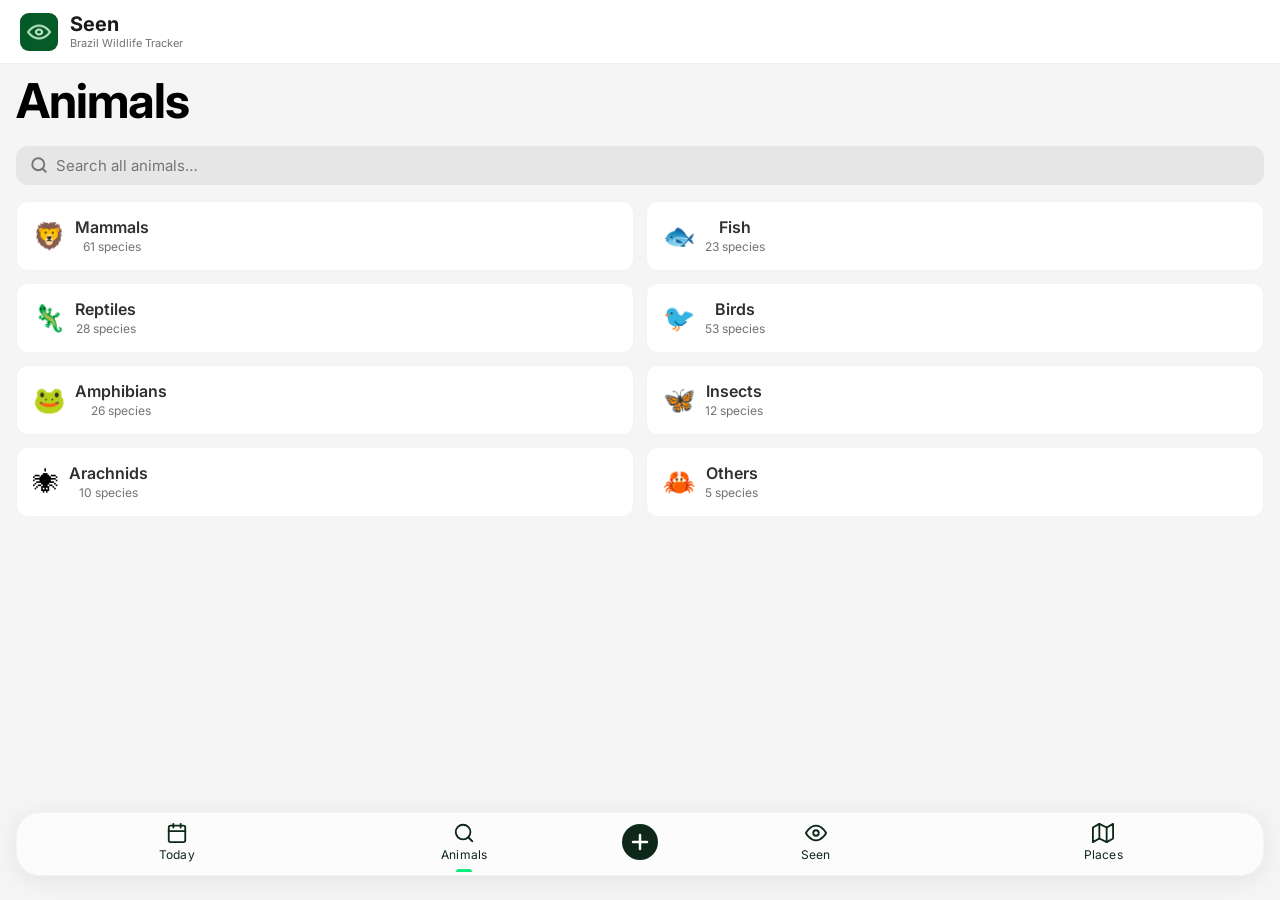
==== commit 8f1bed85: "Add files via upload" ====
--- a/index.html
+++ b/index.html
@@ -16,28 +16,62 @@
 </head>
 <body>
 
-  <!-- ── Fixed header ─────────────────────────────────────── -->
-  <header class="header">
-    <img src="icon.png" class="app-logo" alt="Seen" />
-    <div>
-      <div class="app-title">Seen</div>
-      <div class="app-tagline">Brazil Wildlife Tracker</div>
+  <!-- ── Adaptive header ──────────────────────────────────────── -->
+  <header class="header" id="main-header">
+    <!-- Landing state: brand logo -->
+    <div class="header-brand" id="header-brand">
+      <img src="icon.png" class="app-logo" alt="Seen" />
+      <div>
+        <div class="app-title">Seen</div>
+        <div class="app-tagline">Brazil Wildlife Tracker</div>
+      </div>
+    </div>
+    <!-- Category state: back + title -->
+    <div class="header-nav" id="header-nav" hidden>
+      <button class="header-back-btn" id="animals-back-btn" aria-label="Back to Animals">
+        <svg width="20" height="20" viewBox="0 0 24 24" fill="none" stroke="currentColor" stroke-width="2.5" stroke-linecap="round" stroke-linejoin="round"><path d="M19 12H5"/><path d="M12 5l-7 7 7 7"/></svg>
+      </button>
+      <span class="header-nav-title" id="header-nav-title"></span>
+      <div class="header-nav-spacer"></div>
     </div>
   </header>
 
-  <!-- ── Animals view ─────────────────────────────────────── -->
+  <!-- ── Animals view ─────────────────────────────────────────── -->
   <div id="animals-view" class="view">
-    <div class="sticky-controls">
-      <div class="search-wrapper">
-        <svg class="search-icon" width="16" height="16" viewBox="0 0 24 24" fill="none" stroke="currentColor" stroke-width="2.5" stroke-linecap="round"><circle cx="11" cy="11" r="8"/><line x1="21" y1="21" x2="16.65" y2="16.65"/></svg>
-        <input type="search" id="search-input" placeholder="Search animals…" autocomplete="off" />
-      </div>
-      <div class="filters" id="category-filters"></div>
-    </div>
-    <div class="list-container" id="animal-list"></div>
-  </div>
-
-  <!-- ── Seen view ─────────────────────────────────────────── -->
+
+    <!-- Level 1: Landing page -->
+    <div id="animals-landing">
+      <div class="landing-content">
+        <h1 class="landing-title">Animals</h1>
+
+        <!-- Cross-category search -->
+        <div class="search-wrapper landing-search">
+          <svg class="search-icon" width="18" height="18" viewBox="0 0 24 24" fill="none" stroke="currentColor" stroke-width="2.5" stroke-linecap="round"><circle cx="11" cy="11" r="8"/><line x1="21" y1="21" x2="16.65" y2="16.65"/></svg>
+          <input type="search" id="search-input" placeholder="Search all animals…" autocomplete="off" />
+        </div>
+
+        <!-- Category grid -->
+        <div class="category-grid" id="category-grid"></div>
+      </div>
+    </div>
+
+    <!-- Level 2: Category animal list -->
+    <div id="animals-category" hidden>
+      <div class="sticky-controls">
+        <div class="filters" id="subcategory-filters"></div>
+      </div>
+      <div class="list-container" id="animal-list"></div>
+    </div>
+
+    <!-- Level 2 (search): Cross-category results -->
+    <div id="animals-search" hidden>
+      <div class="search-results-header" id="search-results-header"></div>
+      <div class="list-container" id="search-results-list"></div>
+    </div>
+
+  </div>
+
+  <!-- ── Seen view ─────────────────────────────────────────────── -->
   <div id="seen-view" class="view" hidden>
     <div class="stats-container">
       <div class="stats-number" id="seen-count">0</div>
@@ -46,7 +80,7 @@
     <div class="list-container" id="seen-list"></div>
   </div>
 
-  <!-- ── Today view (placeholder) ────────────────────────── -->
+  <!-- ── Today view ────────────────────────────────────────────── -->
   <div id="today-view" class="view dev-page" hidden>
     <div class="dev-content">
       <svg width="56" height="56" viewBox="0 0 24 24" fill="none" stroke="#1D5D3B" stroke-width="1.5" stroke-linecap="round" stroke-linejoin="round"><rect x="3" y="4" width="18" height="18" rx="2"/><line x1="16" y1="2" x2="16" y2="6"/><line x1="8" y1="2" x2="8" y2="6"/><line x1="3" y1="10" x2="21" y2="10"/></svg>
@@ -56,17 +90,17 @@
     </div>
   </div>
 
-  <!-- ── Places view (placeholder) ───────────────────────── -->
+  <!-- ── Places view ───────────────────────────────────────────── -->
   <div id="places-view" class="view dev-page" hidden>
     <div class="dev-content">
       <svg width="56" height="56" viewBox="0 0 24 24" fill="none" stroke="#1D5D3B" stroke-width="1.5" stroke-linecap="round" stroke-linejoin="round"><polygon points="1 6 1 22 8 18 16 22 23 18 23 2 16 6 8 2 1 6"/><line x1="8" y1="2" x2="8" y2="18"/><line x1="16" y1="6" x2="16" y2="22"/></svg>
       <h2>Places</h2>
-      <p>Wildlife hotspots — national parks, lodges, and trails ranked by species diversity across both regions.</p>
+      <p>Wildlife hotspots — national parks, lodges, and trails ranked by species diversity.</p>
       <div class="dev-badge">In Development</div>
     </div>
   </div>
 
-  <!-- ── Add view (placeholder) ───────────────────────────── -->
+  <!-- ── Add view ──────────────────────────────────────────────── -->
   <div id="add-view" class="view dev-page" hidden>
     <div class="dev-content">
       <svg width="56" height="56" viewBox="0 0 24 24" fill="none" stroke="#1D5D3B" stroke-width="1.5" stroke-linecap="round"><circle cx="12" cy="12" r="10"/><line x1="12" y1="8" x2="12" y2="16"/><line x1="8" y1="12" x2="16" y2="12"/></svg>
@@ -76,10 +110,8 @@
     </div>
   </div>
 
-  <!-- ── Detail modal ──────────────────────────────────────── -->
+  <!-- ── Detail modal ──────────────────────────────────────────── -->
   <div class="modal" id="detail-modal" aria-modal="true" role="dialog" aria-hidden="true">
-
-    <!-- Sticky nav: transparent over hero, blurs on scroll -->
     <nav class="detail-nav" id="detail-nav">
       <button class="detail-nav-btn" id="close-modal-btn" aria-label="Go back">
         <svg width="20" height="20" viewBox="0 0 24 24" fill="none" stroke="currentColor" stroke-width="2.5" stroke-linecap="round" stroke-linejoin="round"><path d="M19 12H5"/><path d="M12 5l-7 7 7 7"/></svg>
@@ -89,8 +121,6 @@
         <svg width="20" height="20" viewBox="0 0 24 24" fill="none" stroke="currentColor" stroke-width="2" stroke-linecap="round" stroke-linejoin="round"><path d="M20.84 4.61a5.5 5.5 0 0 0-7.78 0L12 5.67l-1.06-1.06a5.5 5.5 0 0 0-7.78 7.78l1.06 1.06L12 21.23l7.78-7.78 1.06-1.06a5.5 5.5 0 0 0 0-7.78z"/></svg>
       </button>
     </nav>
-
-    <!-- Hero image (extends behind the nav via negative margin) -->
     <div class="detail-hero" id="modal-img">
       <div class="hero-gradient-top"></div>
       <div class="hero-gradient-bottom"></div>
@@ -99,11 +129,7 @@
         <span class="material-symbols-outlined">expand_content</span>
       </button>
     </div>
-
-    <!-- Content card — rounded top, overlaps hero -->
     <div class="detail-card">
-
-      <!-- Status chips -->
       <div class="chip-row">
         <button class="chip chip-seen-btn" id="modal-seen-btn" aria-label="Toggle seen status">
           <svg width="16" height="16" viewBox="0 0 24 24" fill="none" stroke="currentColor" stroke-width="1.8" stroke-linecap="round"><path d="M1 12s4-8 11-8 11 8 11 8-4 8-11 8-11-8-11-8z"/><circle cx="12" cy="12" r="3"/></svg>
@@ -112,50 +138,28 @@
         <span class="chip chip-rarity" id="modal-rarity-chip"></span>
         <span class="chip" id="modal-conservation-chip" hidden></span>
       </div>
-
-      <!-- Description -->
       <p class="detail-desc" id="modal-desc"></p>
-
-      <!-- Stats horizontal scroll -->
       <div class="stats-scroll">
         <div class="stat-card">
           <div class="stat-row">
-            <div class="stat-cell">
-              <span class="stat-label-sm">Length</span>
-              <span class="stat-value-lg" id="modal-length">—</span>
-            </div>
-            <div class="stat-cell stat-cell-right">
-              <span class="stat-label-sm">Weight</span>
-              <span class="stat-value-lg" id="modal-weight">—</span>
-            </div>
+            <div class="stat-cell"><span class="stat-label-sm">Length</span><span class="stat-value-lg" id="modal-length">—</span></div>
+            <div class="stat-cell stat-cell-right"><span class="stat-label-sm">Weight</span><span class="stat-value-lg" id="modal-weight">—</span></div>
           </div>
           <div class="stat-row stat-row-border">
-            <div class="stat-cell">
-              <span class="stat-label-sm">Region</span>
-              <span class="stat-value-lg" id="modal-regions-stat">—</span>
-            </div>
-            <div class="stat-cell stat-cell-right">
-              <span class="stat-label-sm">Group</span>
-              <span class="stat-value-lg" id="modal-group-stat">—</span>
-            </div>
+            <div class="stat-cell"><span class="stat-label-sm">Region</span><span class="stat-value-lg" id="modal-regions-stat">—</span></div>
+            <div class="stat-cell stat-cell-right"><span class="stat-label-sm">Group</span><span class="stat-value-lg" id="modal-group-stat">—</span></div>
           </div>
         </div>
       </div>
-
-      <!-- Habitat -->
       <section class="detail-section">
         <h3 class="section-heading">Habitat</h3>
         <p class="section-body" id="modal-habitat"></p>
         <div class="habitat-chips" id="modal-habitat-chips"></div>
       </section>
-
-      <!-- Places -->
       <section class="detail-section">
         <h3 class="section-heading">Places</h3>
         <div class="places-list" id="modal-places"></div>
       </section>
-
-      <!-- Experiences -->
       <section class="detail-section detail-section-last">
         <h3 class="section-heading">Experiences</h3>
         <div class="experiences-empty">
@@ -163,17 +167,16 @@
           <p>No sightings logged yet.<br/>Be the first to spot this animal!</p>
         </div>
       </section>
-
-    </div>
-  </div>
-
-  <!-- ── Lightbox ──────────────────────────────────────────── -->
+    </div>
+  </div>
+
+  <!-- ── Lightbox ──────────────────────────────────────────────── -->
   <div id="lightbox" class="lightbox" hidden>
     <img id="lightbox-img" src="" alt="" />
     <button class="lightbox-close" id="lightbox-close" aria-label="Close">✕</button>
   </div>
 
-  <!-- ── Bottom tab bar ────────────────────────────────────── -->
+  <!-- ── Bottom tab bar ────────────────────────────────────────── -->
   <nav class="tab-bar" role="navigation" aria-label="Main navigation">
     <button class="tab-item" data-tab="today" aria-label="Today">
       <svg width="22" height="22" viewBox="0 0 24 24" fill="none" stroke="currentColor" stroke-width="2" stroke-linecap="round" stroke-linejoin="round"><rect x="3" y="4" width="18" height="18" rx="2"/><line x1="16" y1="2" x2="16" y2="6"/><line x1="8" y1="2" x2="8" y2="6"/><line x1="3" y1="10" x2="21" y2="10"/></svg>
@@ -201,6 +204,7 @@
   <script src="rarity.js"></script>
   <script src="conservation.js"></script>
   <script src="data.js"></script>
+  <script src="data-extra.js"></script>
   <script src="app.js"></script>
 </body>
 </html>
--- a/styles.css
+++ b/styles.css
@@ -24,7 +24,7 @@
   color: var(--text-dark);
   -webkit-font-smoothing: antialiased;
   padding-top: var(--header-h);
-  padding-bottom: calc(var(--tabbar-h) + 16px + env(safe-area-inset-bottom, 0px));
+  padding-bottom: calc(var(--tabbar-h) + 28px + env(safe-area-inset-bottom, 0px));
 }
 
 /* ─── Fixed header ────────────────────────────────────────── */
@@ -143,7 +143,7 @@
 /* ─── Bottom tab bar ──────────────────────────────────────── */
 .tab-bar {
   position: fixed;
-  bottom: calc(12px + env(safe-area-inset-bottom, 0px));
+  bottom: calc(24px + env(safe-area-inset-bottom, 0px));
   left: 16px; right: 16px;
   height: var(--tabbar-h);
   background: rgba(255, 255, 255, 0.65);
@@ -342,11 +342,13 @@
   border-radius: 16px 16px 0 0;
   margin-top: -20px;
   min-height: 60vh;
-  padding: 20px;
+  /* padding-top = overlap(20px) + visible space(20px) = 40px */
+  padding: 40px 20px calc(100px + env(safe-area-inset-bottom, 0px));
   display: flex;
   flex-direction: column;
   gap: 4px;
-  padding-bottom: calc(100px + env(safe-area-inset-bottom, 0px));
+  /* shadow makes the rounded corners pop against any hero image colour */
+  box-shadow: 0 -6px 20px rgba(0, 0, 0, 0.12);
 }
 
 /* ─── Status chips ────────────────────────────────────────── */
@@ -498,3 +500,123 @@
 /* ─── Modal backdrop ──────────────────────────────────────── */
 .modal-backdrop { position: fixed; inset: 0; background: rgba(0,0,0,0.3); z-index: 99; opacity: 0; pointer-events: none; transition: opacity 0.28s ease; }
 .modal-backdrop.active { opacity: 1; pointer-events: auto; }
+
+
+/* ─── Adaptive header ─────────────────────────────────────────
+   Landing state: brand (logo + title + tagline)
+   Category state: back button + centred title
+   Both share the same frosted glass background               */
+
+.header-brand {
+  display: flex;
+  align-items: center;
+  gap: 12px;
+}
+
+.header-nav {
+  display: flex;
+  align-items: center;
+  justify-content: space-between;
+  width: 100%;
+}
+.header-nav[hidden] { display: none; }
+.header-brand[hidden] { display: none; }
+
+.header-back-btn {
+  width: 36px; height: 36px;
+  border-radius: 50%;
+  border: none;
+  background: rgba(0,0,0,0.05);
+  display: flex;
+  align-items: center;
+  justify-content: center;
+  cursor: pointer;
+  color: var(--text-dark);
+  flex-shrink: 0;
+  -webkit-tap-highlight-color: transparent;
+}
+
+.header-nav-title {
+  font-size: 17px;
+  font-weight: 600;
+  color: var(--text-dark);
+  flex: 1;
+  text-align: center;
+}
+
+.header-nav-spacer { width: 36px; flex-shrink: 0; }
+
+/* ─── Landing page ────────────────────────────────────────────*/
+.landing-content {
+  padding: 0 16px 16px;
+  display: flex;
+  flex-direction: column;
+  gap: 16px;
+}
+
+.landing-title {
+  font-size: 48px;
+  font-weight: 700;
+  letter-spacing: -0.02em;
+  line-height: 1.2;
+  color: #000000;
+  padding-top: 8px;
+}
+
+.landing-search {
+  background: #E6E6E6;
+  border: none;
+  margin: 0;
+}
+
+.landing-search #search-input::placeholder { color: #757575; }
+.landing-search .search-icon { color: #757575; }
+
+/* ─── Search results header ───────────────────────────────────*/
+.search-results-header {
+  padding: 12px 20px 4px;
+  font-size: 13px;
+  color: var(--text-light);
+  font-weight: 500;
+}
+
+/* ─── Category grid ───────────────────────────────────────────*/
+.category-grid {
+  display: grid;
+  grid-template-columns: 1fr 1fr;
+  gap: 12px;
+}
+
+.category-card {
+  background: #FFFFFF;
+  border: 1px solid #F3F3F3;
+  border-radius: 12px;
+  padding: 0 16px;
+  height: 70px;
+  display: flex;
+  align-items: center;
+  gap: 10px;
+  cursor: pointer;
+  -webkit-tap-highlight-color: transparent;
+  transition: background 0.12s;
+}
+.category-card:active { background: #F5F5F5; }
+
+.category-card-emoji {
+  font-size: 26px;
+  line-height: 1;
+  flex-shrink: 0;
+}
+
+.category-card-label {
+  font-size: 16px;
+  font-weight: 600;
+  color: #303030;
+  white-space: nowrap;
+}
+
+.category-card-count {
+  font-size: 12px;
+  color: var(--text-light);
+  margin-top: 2px;
+}
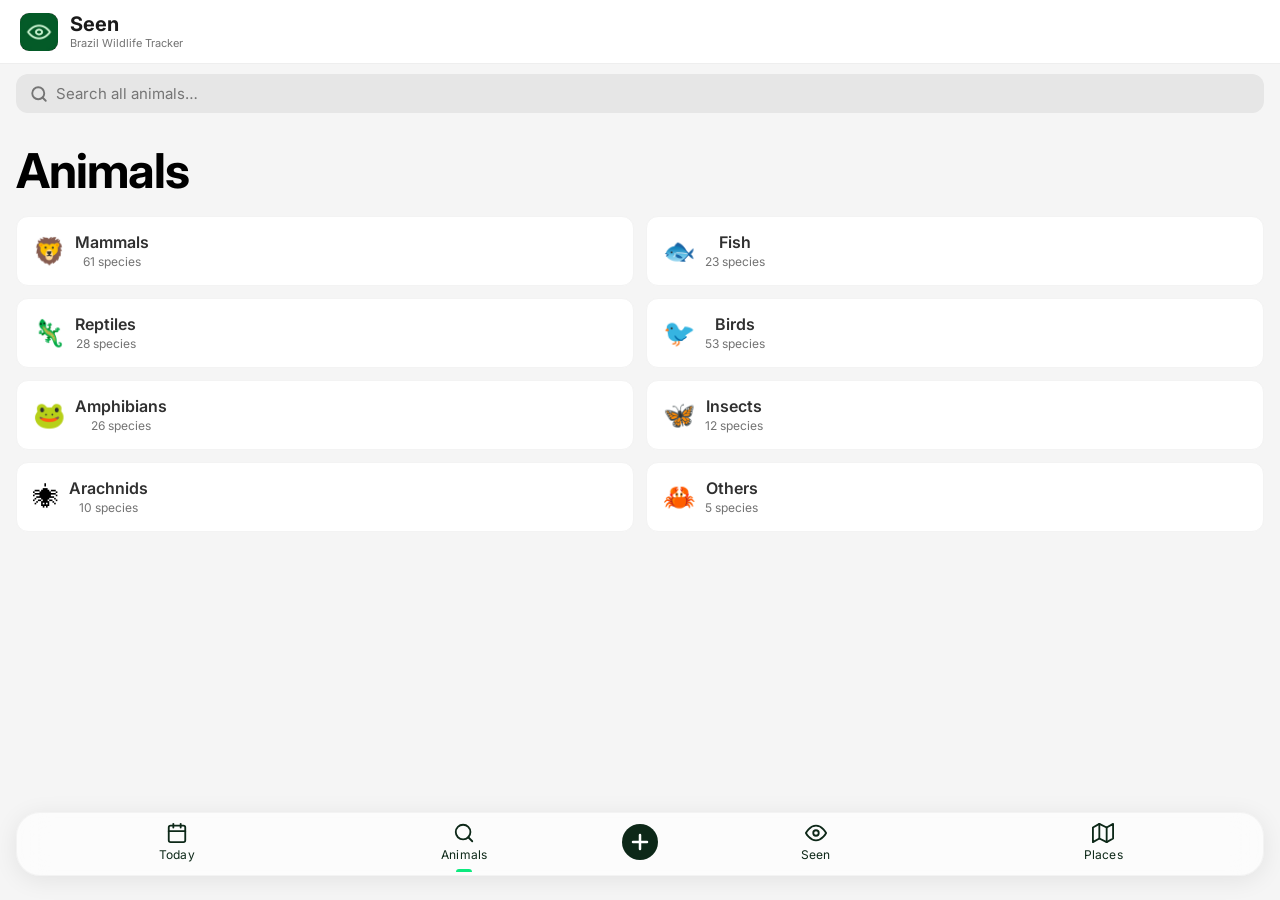
==== commit 4b547dcd: "Add files via upload" ====
--- a/index.html
+++ b/index.html
@@ -39,25 +39,25 @@
   <!-- ── Animals view ─────────────────────────────────────────── -->
   <div id="animals-view" class="view">
 
-    <!-- Level 1: Landing page -->
+    <!-- Persistent sticky search — stays visible at all Animals levels -->
+    <div class="animals-search-sticky">
+      <div class="search-wrapper animals-search-inner">
+        <svg class="search-icon" width="18" height="18" viewBox="0 0 24 24" fill="none" stroke="currentColor" stroke-width="2.5" stroke-linecap="round"><circle cx="11" cy="11" r="8"/><line x1="21" y1="21" x2="16.65" y2="16.65"/></svg>
+        <input type="search" id="search-input" placeholder="Search all animals…" autocomplete="off" />
+      </div>
+    </div>
+
+    <!-- Level 1: Landing page (big title + category grid) -->
     <div id="animals-landing">
       <div class="landing-content">
         <h1 class="landing-title">Animals</h1>
-
-        <!-- Cross-category search -->
-        <div class="search-wrapper landing-search">
-          <svg class="search-icon" width="18" height="18" viewBox="0 0 24 24" fill="none" stroke="currentColor" stroke-width="2.5" stroke-linecap="round"><circle cx="11" cy="11" r="8"/><line x1="21" y1="21" x2="16.65" y2="16.65"/></svg>
-          <input type="search" id="search-input" placeholder="Search all animals…" autocomplete="off" />
-        </div>
-
-        <!-- Category grid -->
         <div class="category-grid" id="category-grid"></div>
       </div>
     </div>
 
     <!-- Level 2: Category animal list -->
     <div id="animals-category" hidden>
-      <div class="sticky-controls">
+      <div class="sticky-controls sticky-controls-cats">
         <div class="filters" id="subcategory-filters"></div>
       </div>
       <div class="list-container" id="animal-list"></div>
--- a/styles.css
+++ b/styles.css
@@ -233,6 +233,7 @@
   overflow-x: hidden;
   will-change: transform;
   -webkit-overflow-scrolling: touch;
+  overscroll-behavior-y: contain;   /* prevents bouncing past the top */
 }
 .modal.active { transform: translateX(0); }
 
@@ -620,3 +621,47 @@
   color: var(--text-light);
   margin-top: 2px;
 }
+
+
+/* ─── Persistent animals search bar ──────────────────────────
+   Sits sticky below the main header on every Animals sub-view.
+   The search-input is never hidden, so typing a full query works. */
+:root {
+  --search-bar-h: 62px;   /* height of the sticky search bar */
+}
+
+.animals-search-sticky {
+  position: sticky;
+  top: var(--header-h);
+  z-index: 31;
+  background: var(--bg);
+  padding: 10px 16px;
+  height: var(--search-bar-h);
+}
+
+.animals-search-inner {
+  background: #E6E6E6;
+  border: none;
+  margin: 0;
+}
+
+.animals-search-inner #search-input::placeholder { color: #757575; }
+.animals-search-inner .search-icon { color: #757575; }
+
+/* Landing content — no search bar inside anymore */
+.landing-content {
+  padding: 8px 16px 16px;
+  display: flex;
+  flex-direction: column;
+  gap: 16px;
+}
+
+/* Sub-category chips on category level:
+   must stick below header + search bar */
+.sticky-controls-cats {
+  position: sticky;
+  top: calc(var(--header-h) + var(--search-bar-h));
+  z-index: 30;
+  background: var(--bg);
+  padding-top: 10px;
+}
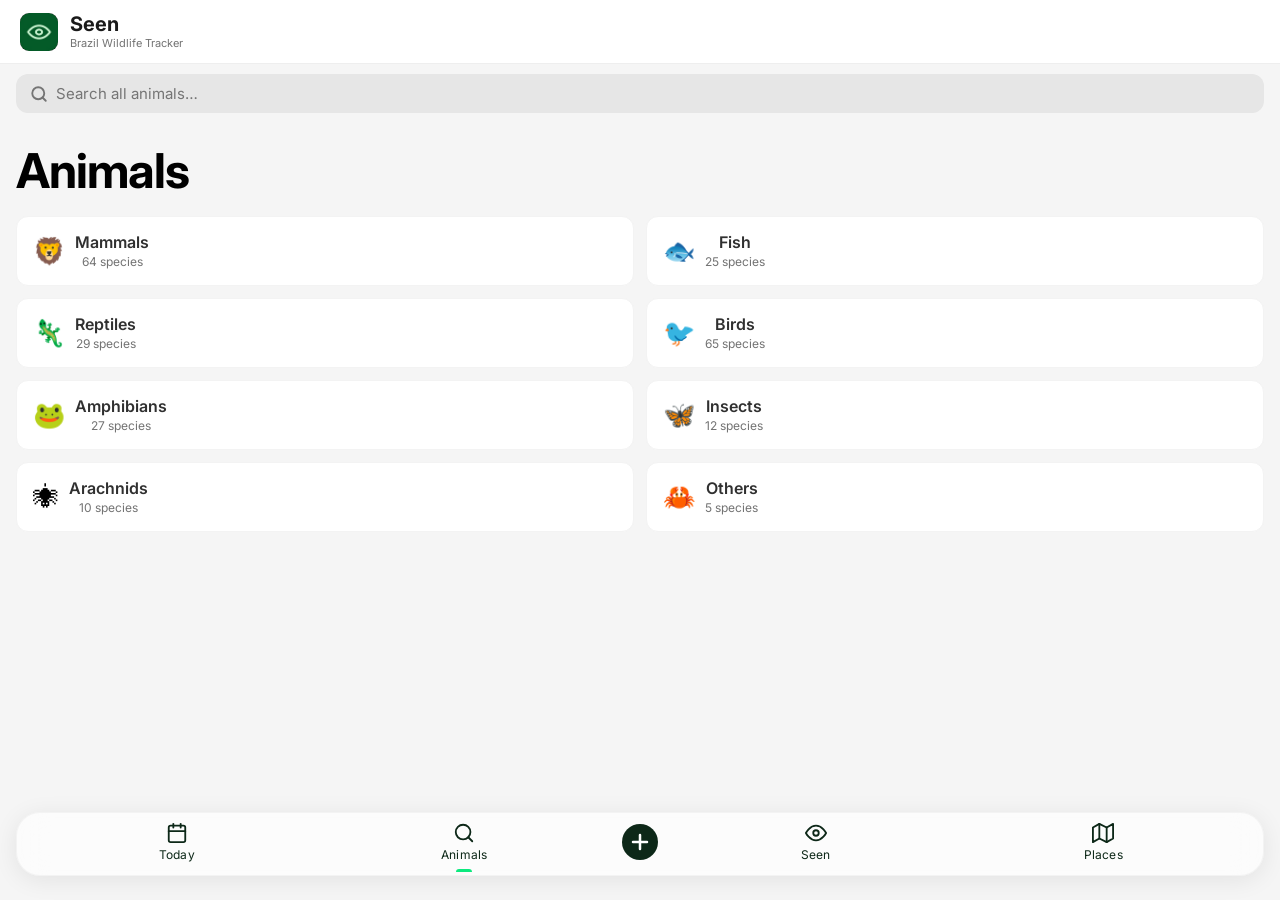
==== commit af7f1d54: "Add files via upload" ====
--- a/index.html
+++ b/index.html
@@ -205,6 +205,7 @@
   <script src="conservation.js"></script>
   <script src="data.js"></script>
   <script src="data-extra.js"></script>
+  <script src="data-extra2.js"></script>
   <script src="app.js"></script>
 </body>
 </html>
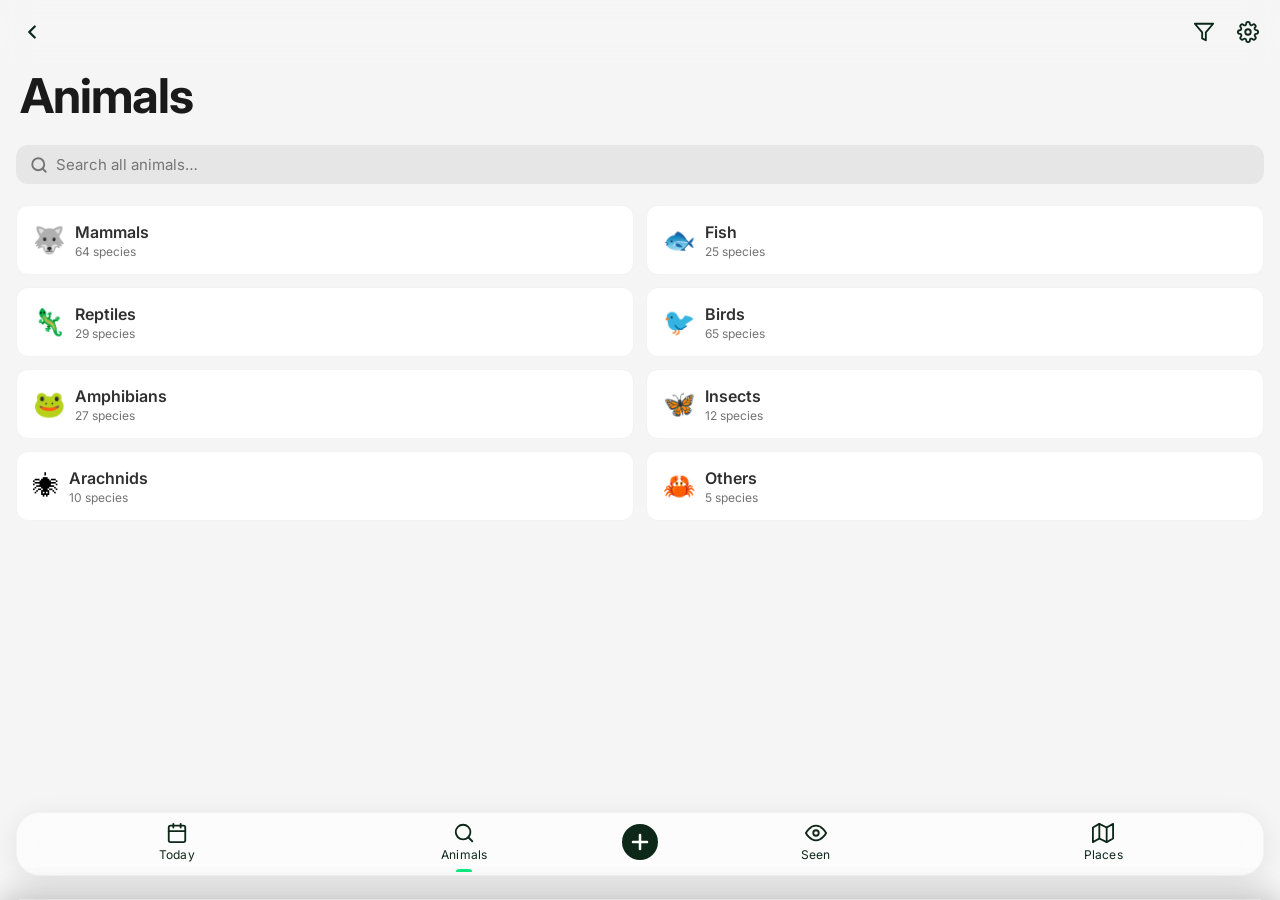
==== commit f5a7eaac: "Add files via upload" ====
--- a/index.html
+++ b/index.html
@@ -16,28 +16,34 @@
 </head>
 <body>
 
-  <!-- ── Adaptive header ──────────────────────────────────────── -->
-  <header class="header" id="main-header">
-    <!-- Landing state: brand logo -->
-    <div class="header-brand" id="header-brand">
-      <img src="icon.png" class="app-logo" alt="Seen" />
-      <div>
-        <div class="app-title">Seen</div>
-        <div class="app-tagline">Brazil Wildlife Tracker</div>
-      </div>
-    </div>
-    <!-- Category state: back + title -->
-    <div class="header-nav" id="header-nav" hidden>
-      <button class="header-back-btn" id="animals-back-btn" aria-label="Back to Animals">
-        <svg width="20" height="20" viewBox="0 0 24 24" fill="none" stroke="currentColor" stroke-width="2.5" stroke-linecap="round" stroke-linejoin="round"><path d="M19 12H5"/><path d="M12 5l-7 7 7 7"/></svg>
-      </button>
-      <span class="header-nav-title" id="header-nav-title"></span>
-      <div class="header-nav-spacer"></div>
+  <!-- ── iOS-style header bar ─────────────────────────────────── -->
+  <!-- Holds: back button (left), collapsed title (centre, on scroll),
+       filter + settings actions (right). The LARGE title lives in
+       each view's content and collapses into this bar on scroll.   -->
+  <header class="app-header" id="app-header">
+    <div class="app-header-left">
+      <button class="app-header-back" id="app-header-back" aria-label="Back" hidden>
+        <svg width="22" height="22" viewBox="0 0 24 24" fill="none" stroke="currentColor" stroke-width="2.5" stroke-linecap="round" stroke-linejoin="round"><path d="M15 18l-6-6 6-6"/></svg>
+      </button>
+    </div>
+    <h2 class="app-header-title" id="app-header-title"></h2>
+    <div class="app-header-right" id="app-header-right">
+      <button class="app-header-icon" id="header-filter-btn" aria-label="Filter">
+        <svg width="22" height="22" viewBox="0 0 24 24" fill="none" stroke="currentColor" stroke-width="2" stroke-linecap="round" stroke-linejoin="round"><polygon points="22 3 2 3 10 12.46 10 19 14 21 14 12.46 22 3"/></svg>
+      </button>
+      <button class="app-header-icon" id="header-settings-btn" aria-label="Settings">
+        <svg width="22" height="22" viewBox="0 0 24 24" fill="none" stroke="currentColor" stroke-width="2" stroke-linecap="round" stroke-linejoin="round"><circle cx="12" cy="12" r="3"/><path d="M19.4 15a1.65 1.65 0 0 0 .33 1.82l.06.06a2 2 0 0 1-2.83 2.83l-.06-.06a1.65 1.65 0 0 0-1.82-.33 1.65 1.65 0 0 0-1 1.51V21a2 2 0 0 1-4 0v-.09A1.65 1.65 0 0 0 9 19.4a1.65 1.65 0 0 0-1.82.33l-.06.06a2 2 0 0 1-2.83-2.83l.06-.06a1.65 1.65 0 0 0 .33-1.82 1.65 1.65 0 0 0-1.51-1H3a2 2 0 0 1 0-4h.09A1.65 1.65 0 0 0 4.6 9a1.65 1.65 0 0 0-.33-1.82l-.06-.06a2 2 0 0 1 2.83-2.83l.06.06a1.65 1.65 0 0 0 1.82.33H9a1.65 1.65 0 0 0 1-1.51V3a2 2 0 0 1 4 0v.09a1.65 1.65 0 0 0 1 1.51 1.65 1.65 0 0 0 1.82-.33l.06-.06a2 2 0 0 1 2.83 2.83l-.06.06a1.65 1.65 0 0 0-.33 1.82V9a1.65 1.65 0 0 0 1.51 1H21a2 2 0 0 1 0 4h-.09a1.65 1.65 0 0 0-1.51 1z"/></svg>
+      </button>
     </div>
   </header>
 
   <!-- ── Animals view ─────────────────────────────────────────── -->
   <div id="animals-view" class="view">
+
+    <!-- Large title (collapses into header on scroll) -->
+    <div class="large-title-row">
+      <h1 class="large-title" id="animals-large-title">Animals</h1>
+    </div>
 
     <!-- Persistent sticky search — stays visible at all Animals levels -->
     <div class="animals-search-sticky">
@@ -47,10 +53,9 @@
       </div>
     </div>
 
-    <!-- Level 1: Landing page (big title + category grid) -->
+    <!-- Level 1: Landing page (category grid) -->
     <div id="animals-landing">
       <div class="landing-content">
-        <h1 class="landing-title">Animals</h1>
         <div class="category-grid" id="category-grid"></div>
       </div>
     </div>
@@ -73,10 +78,27 @@
 
   <!-- ── Seen view ─────────────────────────────────────────────── -->
   <div id="seen-view" class="view" hidden>
-    <div class="stats-container">
-      <div class="stats-number" id="seen-count">0</div>
-      <div class="stats-text">Animals Seen in Brazil</div>
-    </div>
+
+    <!-- Large title: seen count + label (collapses to "Seen" on scroll) -->
+    <div class="large-title-row seen-hero-row">
+      <div class="seen-hero-top">
+        <span class="seen-hero-number" id="seen-count">0</span>
+        <span class="seen-hero-today" id="seen-today" hidden>
+          <svg width="20" height="20" viewBox="0 0 24 24" fill="none" stroke="#00B05B" stroke-width="2.5" stroke-linecap="round" stroke-linejoin="round"><line x1="7" y1="17" x2="17" y2="7"/><polyline points="8 7 17 7 17 16"/></svg>
+          <span id="seen-today-count">0</span>&nbsp;Today
+        </span>
+      </div>
+      <div class="seen-hero-label">Animals seen</div>
+    </div>
+
+    <!-- Sticky search for the seen list -->
+    <div class="animals-search-sticky">
+      <div class="search-wrapper animals-search-inner">
+        <svg class="search-icon" width="18" height="18" viewBox="0 0 24 24" fill="none" stroke="currentColor" stroke-width="2.5" stroke-linecap="round"><circle cx="11" cy="11" r="8"/><line x1="21" y1="21" x2="16.65" y2="16.65"/></svg>
+        <input type="search" id="seen-search-input" placeholder="Search animals you've seen…" autocomplete="off" />
+      </div>
+    </div>
+
     <div class="list-container" id="seen-list"></div>
   </div>
 
@@ -201,6 +223,86 @@
     </button>
   </nav>
 
+  <!-- ── Filter bottom sheet ──────────────────────────────────── -->
+  <div class="bottom-sheet" id="filter-sheet" role="dialog" aria-modal="true" aria-hidden="true">
+    <div class="sheet-handle"></div>
+    <div class="sheet-header">
+      <h2 class="sheet-title">Filter</h2>
+      <button class="sheet-close-btn" id="filter-sheet-close" aria-label="Close filter">
+        <svg width="14" height="14" viewBox="0 0 14 14" fill="none" stroke="currentColor" stroke-width="2.5" stroke-linecap="round"><line x1="1" y1="1" x2="13" y2="13"/><line x1="13" y1="1" x2="1" y2="13"/></svg>
+      </button>
+    </div>
+    <div class="sheet-body">
+      <p class="sheet-section-label">Country</p>
+      <div class="country-row">
+        <span class="country-flag">🇧🇷</span>
+        <span class="country-name">Brazil</span>
+        <svg width="18" height="18" viewBox="0 0 24 24" fill="none" stroke="#0D2818" stroke-width="2.5" stroke-linecap="round"><polyline points="20 6 9 17 4 12"/></svg>
+      </div>
+      <p class="sheet-coming-soon">More countries coming soon — Colombia, Ecuador, Peru & Bolivia.</p>
+    </div>
+  </div>
+
+  <!-- ── Settings bottom sheet ─────────────────────────────────── -->
+  <div class="bottom-sheet" id="settings-sheet" role="dialog" aria-modal="true" aria-hidden="true">
+    <div class="sheet-handle"></div>
+    <div class="sheet-header">
+      <h2 class="sheet-title">Settings</h2>
+      <button class="sheet-close-btn" id="settings-sheet-close" aria-label="Close settings">
+        <svg width="14" height="14" viewBox="0 0 14 14" fill="none" stroke="currentColor" stroke-width="2.5" stroke-linecap="round"><line x1="1" y1="1" x2="13" y2="13"/><line x1="13" y1="1" x2="1" y2="13"/></svg>
+      </button>
+    </div>
+    <div class="sheet-body">
+      <div class="settings-app-block">
+        <img src="icon.png" class="settings-app-icon" alt="Seen" />
+        <div class="settings-app-name">Seen</div>
+        <div class="settings-app-sub">Brazil Wildlife Tracker · v0.1 Beta</div>
+      </div>
+      <div class="settings-dev-banner">
+        <span>🚧</span>
+        <div>
+          <div class="settings-dev-title">In Development</div>
+          <div class="settings-dev-body">Seen is being actively built. New countries, social features, and offline mode are on their way.</div>
+        </div>
+      </div>
+      <p class="sheet-section-label" style="margin-top:20px">Coming soon</p>
+      <div class="settings-rows">
+        <div class="settings-row">
+          <div class="settings-row-left">
+            <svg width="20" height="20" viewBox="0 0 24 24" fill="none" stroke="currentColor" stroke-width="2" stroke-linecap="round" stroke-linejoin="round"><path d="M18 8A6 6 0 0 0 6 8c0 7-3 9-3 9h18s-3-2-3-9"/><path d="M13.73 21a2 2 0 0 1-3.46 0"/></svg>
+            <span>Notifications</span>
+          </div>
+          <span class="settings-soon-pill">Soon</span>
+        </div>
+        <div class="settings-row">
+          <div class="settings-row-left">
+            <svg width="20" height="20" viewBox="0 0 24 24" fill="none" stroke="currentColor" stroke-width="2" stroke-linecap="round" stroke-linejoin="round"><path d="M21 15v4a2 2 0 0 1-2 2H5a2 2 0 0 1-2-2v-4"/><polyline points="7 10 12 15 17 10"/><line x1="12" y1="15" x2="12" y2="3"/></svg>
+            <span>Export sightings</span>
+          </div>
+          <span class="settings-soon-pill">Soon</span>
+        </div>
+        <div class="settings-row">
+          <div class="settings-row-left">
+            <svg width="20" height="20" viewBox="0 0 24 24" fill="none" stroke="currentColor" stroke-width="2" stroke-linecap="round" stroke-linejoin="round"><path d="M17 21v-2a4 4 0 0 0-4-4H5a4 4 0 0 0-4 4v2"/><circle cx="9" cy="7" r="4"/><path d="M23 21v-2a4 4 0 0 0-3-3.87"/><path d="M16 3.13a4 4 0 0 1 0 7.75"/></svg>
+            <span>Community sightings</span>
+          </div>
+          <span class="settings-soon-pill">Soon</span>
+        </div>
+        <div class="settings-row">
+          <div class="settings-row-left">
+            <svg width="20" height="20" viewBox="0 0 24 24" fill="none" stroke="currentColor" stroke-width="2" stroke-linecap="round" stroke-linejoin="round"><path d="M1 6v16l7-4 8 4 7-4V2l-7 4-8-4-7 4z"/><line x1="8" y1="2" x2="8" y2="18"/><line x1="16" y1="6" x2="16" y2="22"/></svg>
+            <span>More countries</span>
+          </div>
+          <span class="settings-soon-pill">Soon</span>
+        </div>
+      </div>
+      <p class="settings-footer">Built for wildlife enthusiasts exploring Brazil's Pantanal, Bonito &amp; Rio de Janeiro.</p>
+    </div>
+  </div>
+
+  <!-- ── Shared sheet backdrop ──────────────────────────────────── -->
+  <div class="sheet-backdrop" id="sheet-backdrop"></div>
+
   <script src="rarity.js"></script>
   <script src="conservation.js"></script>
   <script src="data.js"></script>
--- a/styles.css
+++ b/styles.css
@@ -28,21 +28,103 @@
 }
 
 /* ─── Fixed header ────────────────────────────────────────── */
-.header {
+/* ─── iOS-style header bar ────────────────────────────────── */
+.app-header {
   position: fixed;
   top: 0; left: 0; right: 0;
   height: var(--header-h);
   display: flex;
   align-items: center;
-  gap: 12px;
-  padding: 0 20px;
-  background: var(--card-bg);
-  border-bottom: 1px solid #EEE;
+  justify-content: space-between;
+  padding: 0 12px;
+  background: rgba(245, 245, 245, 0.72);
+  backdrop-filter: blur(16px);
+  -webkit-backdrop-filter: blur(16px);
   z-index: 40;
-}
-.app-logo   { width: 38px; height: 38px; border-radius: 9px; flex-shrink: 0; }
-.app-title  { font-size: 20px; font-weight: 700; line-height: 1.1; }
-.app-tagline{ font-size: 11px; color: var(--text-light); margin-top: 1px; }
+  transition: border-color 0.2s;
+  border-bottom: 1px solid transparent;
+}
+.app-header.scrolled { border-bottom-color: rgba(0,0,0,0.07); }
+
+.app-header-left,
+.app-header-right { display: flex; align-items: center; gap: 4px; min-width: 56px; }
+.app-header-right { justify-content: flex-end; }
+.app-header-left  { justify-content: flex-start; }
+
+.app-header-title {
+  position: absolute;
+  left: 50%;
+  transform: translateX(-50%);
+  font-size: 17px;
+  font-weight: 600;
+  color: #0D2818;
+  white-space: nowrap;
+  opacity: 0;
+  transition: opacity 0.2s ease;
+  pointer-events: none;
+  max-width: 55%;
+  overflow: hidden;
+  text-overflow: ellipsis;
+}
+.app-header.scrolled .app-header-title,
+.app-header.force-title .app-header-title { opacity: 1; }
+
+.app-header-back,
+.app-header-icon {
+  width: 40px; height: 40px;
+  border-radius: 50%;
+  border: none;
+  background: none;
+  display: flex;
+  align-items: center;
+  justify-content: center;
+  cursor: pointer;
+  color: #0D2818;
+  -webkit-tap-highlight-color: transparent;
+}
+.app-header-back:active,
+.app-header-icon:active { background: rgba(0,0,0,0.05); }
+.app-header-right[hidden] { display: none; }
+
+/* ─── Large title (collapses into header on scroll) ─────────── */
+.large-title-row {
+  padding: 4px 20px 12px;
+}
+.large-title {
+  font-size: 48px;
+  font-weight: 700;
+  letter-spacing: -0.02em;
+  line-height: 1.15;
+  color: #1A1A1A;
+}
+
+/* Seen hero (big count + today trend + label) */
+.seen-hero-row { display: flex; flex-direction: column; gap: 0; }
+.seen-hero-top { display: flex; align-items: flex-end; gap: 8px; }
+.seen-hero-number {
+  font-size: 48px;
+  font-weight: 700;
+  letter-spacing: -0.02em;
+  line-height: 1.1;
+  color: #0D2818;
+}
+.seen-hero-today {
+  display: inline-flex;
+  align-items: center;
+  gap: 2px;
+  font-size: 20px;
+  font-weight: 600;
+  color: #00B05B;
+  margin-bottom: 8px;
+  white-space: nowrap;
+}
+.seen-hero-today[hidden] { display: none; }
+.seen-hero-label {
+  font-size: 20px;
+  font-weight: 400;
+  color: #0D2818;
+  margin-top: 2px;
+}
 
 /* ─── Views ───────────────────────────────────────────────── */
 .view { display: block; }
@@ -596,12 +678,15 @@
   height: 70px;
   display: flex;
   align-items: center;
+  justify-content: flex-start;
+  text-align: left;
   gap: 10px;
   cursor: pointer;
   -webkit-tap-highlight-color: transparent;
   transition: background 0.12s;
 }
 .category-card:active { background: #F5F5F5; }
+.category-card > div { flex: 1; min-width: 0; text-align: left; }
 
 .category-card-emoji {
   font-size: 26px;
@@ -665,3 +750,120 @@
   background: var(--bg);
   padding-top: 10px;
 }
+
+
+/* ─── Bottom sheets (filter + settings) ───────────────────────── */
+.sheet-backdrop {
+  position: fixed; inset: 0;
+  background: rgba(0, 0, 0, 0.35);
+  z-index: 50;
+  opacity: 0; pointer-events: none;
+  transition: opacity 0.25s ease;
+}
+.sheet-backdrop.active { opacity: 1; pointer-events: auto; }
+
+.bottom-sheet {
+  position: fixed;
+  left: 0; right: 0; bottom: 0;
+  background: #FFFFFF;
+  border-radius: 20px 20px 0 0;
+  z-index: 51;
+  transform: translateY(100%);
+  transition: transform 0.3s cubic-bezier(0.32, 0.72, 0, 1);
+  max-height: 85vh;
+  overflow-y: auto;
+  -webkit-overflow-scrolling: touch;
+  padding-bottom: env(safe-area-inset-bottom, 16px);
+  box-shadow: 0 -4px 32px rgba(0,0,0,0.12);
+}
+.bottom-sheet.active { transform: translateY(0); }
+
+.sheet-handle {
+  width: 36px; height: 4px;
+  background: #E0E0E0; border-radius: 2px;
+  margin: 12px auto 0;
+  flex-shrink: 0;
+}
+
+.sheet-header {
+  display: flex; align-items: center; justify-content: space-between;
+  padding: 16px 20px 4px;
+}
+.sheet-title { font-size: 18px; font-weight: 700; color: #1A1A1A; }
+
+.sheet-close-btn {
+  width: 30px; height: 30px;
+  border-radius: 50%; border: none;
+  background: #EFEFEF; cursor: pointer;
+  display: flex; align-items: center; justify-content: center;
+  color: #555; flex-shrink: 0;
+  -webkit-tap-highlight-color: transparent;
+}
+
+.sheet-body { padding: 12px 20px 24px; }
+
+.sheet-section-label {
+  font-size: 12px; font-weight: 600; letter-spacing: 0.6px;
+  text-transform: uppercase; color: #9E9E9E; margin-bottom: 6px;
+}
+
+/* ─── Filter sheet ────────────────────────── */
+.country-row {
+  display: flex; align-items: center; gap: 14px;
+  padding: 14px 0;
+  border-bottom: 1px solid #F5F5F5;
+}
+.country-flag { font-size: 28px; line-height: 1; }
+.country-name { flex: 1; font-size: 17px; font-weight: 500; color: #1A1A1A; }
+.sheet-coming-soon {
+  font-size: 13px; color: #AAAAAA;
+  text-align: center; margin-top: 20px; line-height: 1.6;
+}
+
+/* ─── Settings sheet ──────────────────────── */
+.settings-app-block {
+  display: flex; flex-direction: column; align-items: center;
+  padding: 12px 0 20px; gap: 6px;
+  border-bottom: 1px solid #F3F3F3;
+  margin-bottom: 16px;
+}
+.settings-app-icon { width: 64px; height: 64px; border-radius: 14px; }
+.settings-app-name { font-size: 20px; font-weight: 700; color: #1A1A1A; }
+.settings-app-sub  { font-size: 13px; color: #9E9E9E; }
+
+.settings-dev-banner {
+  display: flex; align-items: flex-start; gap: 12px;
+  background: #FFF8E1; border-radius: 12px; padding: 14px;
+  margin-bottom: 8px;
+}
+.settings-dev-banner > span { font-size: 24px; flex-shrink: 0; margin-top: 1px; }
+.settings-dev-title { font-size: 15px; font-weight: 600; color: #7A5800; margin-bottom: 3px; }
+.settings-dev-body  { font-size: 14px; color: #8D6E00; line-height: 1.5; }
+
+.settings-rows {
+  border-radius: 12px;
+  border: 1px solid #F3F3F3;
+  overflow: hidden;
+  background: #FFFFFF;
+}
+.settings-row {
+  display: flex; align-items: center; justify-content: space-between;
+  padding: 14px 16px;
+  border-bottom: 1px solid #F5F5F5;
+}
+.settings-row:last-child { border-bottom: none; }
+.settings-row-left {
+  display: flex; align-items: center; gap: 12px;
+  font-size: 16px; color: #1A1A1A;
+}
+.settings-row-left svg { color: #757575; flex-shrink: 0; }
+.settings-soon-pill {
+  font-size: 11px; font-weight: 600; color: #757575;
+  background: #F0F0F0; border-radius: 10px; padding: 3px 8px;
+  white-space: nowrap;
+}
+
+.settings-footer {
+  font-size: 13px; color: #AAAAAA;
+  text-align: center; margin-top: 20px; line-height: 1.6;
+}
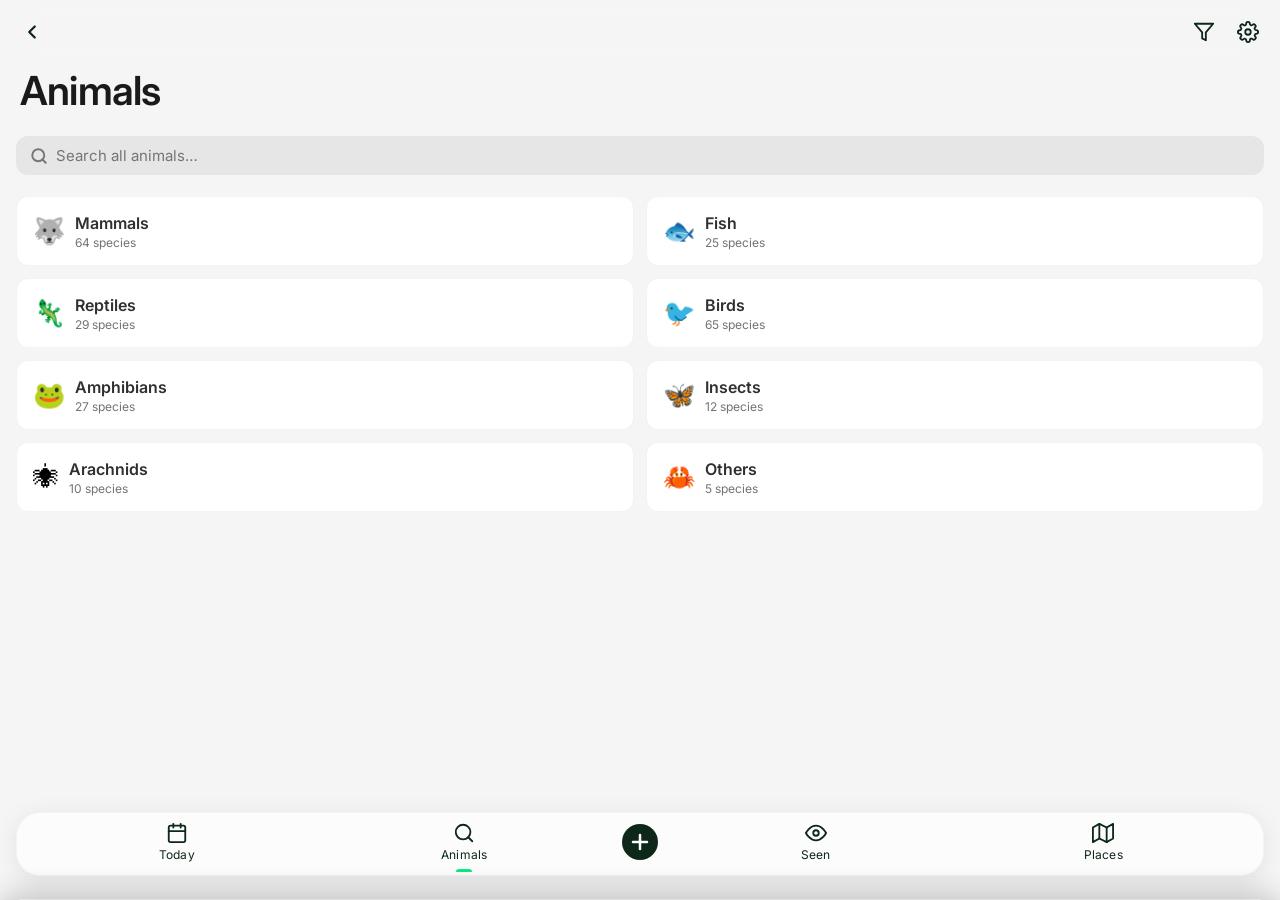
==== commit ed664ce1: "Add files via upload" ====
--- a/index.html
+++ b/index.html
@@ -79,27 +79,61 @@
   <!-- ── Seen view ─────────────────────────────────────────────── -->
   <div id="seen-view" class="view" hidden>
 
-    <!-- Large title: seen count + label (collapses to "Seen" on scroll) -->
-    <div class="large-title-row seen-hero-row">
-      <div class="seen-hero-top">
-        <span class="seen-hero-number" id="seen-count">0</span>
-        <span class="seen-hero-today" id="seen-today" hidden>
-          <svg width="20" height="20" viewBox="0 0 24 24" fill="none" stroke="#00B05B" stroke-width="2.5" stroke-linecap="round" stroke-linejoin="round"><line x1="7" y1="17" x2="17" y2="7"/><polyline points="8 7 17 7 17 16"/></svg>
-          <span id="seen-today-count">0</span>&nbsp;Today
-        </span>
-      </div>
-      <div class="seen-hero-label">Animals seen</div>
-    </div>
-
-    <!-- Sticky search for the seen list -->
-    <div class="animals-search-sticky">
-      <div class="search-wrapper animals-search-inner">
-        <svg class="search-icon" width="18" height="18" viewBox="0 0 24 24" fill="none" stroke="currentColor" stroke-width="2.5" stroke-linecap="round"><circle cx="11" cy="11" r="8"/><line x1="21" y1="21" x2="16.65" y2="16.65"/></svg>
-        <input type="search" id="seen-search-input" placeholder="Search animals you've seen…" autocomplete="off" />
-      </div>
-    </div>
-
-    <div class="list-container" id="seen-list"></div>
+    <!-- ── Level 0: All seen ──────────────────────────────────── -->
+    <div id="seen-all">
+
+      <!-- Hero: big count + Today trend + label -->
+      <div class="large-title-row seen-hero-row">
+        <div class="seen-hero-top">
+          <span class="seen-hero-number" id="seen-count">0</span>
+          <span class="seen-hero-today" id="seen-today" hidden>
+            <svg width="20" height="20" viewBox="0 0 24 24" fill="none" stroke="#00B05B" stroke-width="2.5" stroke-linecap="round" stroke-linejoin="round"><line x1="7" y1="17" x2="17" y2="7"/><polyline points="8 7 17 7 17 16"/></svg>
+            <span id="seen-today-count">0</span>&nbsp;Today
+          </span>
+        </div>
+        <div class="seen-hero-label">Animals seen</div>
+      </div>
+
+      <!-- Progress bar (total) -->
+      <div class="progress-wrap">
+        <div class="progress-track"><div class="progress-fill" id="seen-fill-all" style="width:0%"></div></div>
+        <span class="progress-text" id="seen-label-all">0 of 237 species</span>
+      </div>
+
+      <!-- Category chips: tap to drill into a category's seen list -->
+      <div class="seen-cat-strip" id="seen-cat-strip"></div>
+
+      <!-- Sticky search -->
+      <div class="animals-search-sticky">
+        <div class="search-wrapper animals-search-inner">
+          <svg class="search-icon" width="18" height="18" viewBox="0 0 24 24" fill="none" stroke="currentColor" stroke-width="2.5" stroke-linecap="round"><circle cx="11" cy="11" r="8"/><line x1="21" y1="21" x2="16.65" y2="16.65"/></svg>
+          <input type="search" id="seen-search-input" placeholder="Search seen animals…" autocomplete="off" />
+        </div>
+      </div>
+
+      <div class="list-container" id="seen-list"></div>
+    </div>
+
+    <!-- ── Level 1: Single category seen (e.g. Mammals) ────────── -->
+    <div id="seen-category" hidden>
+
+      <!-- Hero: category count + category label -->
+      <div class="large-title-row seen-hero-row">
+        <div class="seen-hero-top">
+          <span class="seen-hero-number" id="seen-cat-count">0</span>
+        </div>
+        <div class="seen-hero-label" id="seen-cat-label">Mammals seen</div>
+      </div>
+
+      <!-- Progress bar (category) -->
+      <div class="progress-wrap">
+        <div class="progress-track"><div class="progress-fill" id="seen-fill-cat" style="width:0%"></div></div>
+        <span class="progress-text" id="seen-label-cat">0 of 64 species</span>
+      </div>
+
+      <div class="list-container" id="seen-cat-list"></div>
+    </div>
+
   </div>
 
   <!-- ── Today view ────────────────────────────────────────────── -->
--- a/styles.css
+++ b/styles.css
@@ -91,8 +91,8 @@
   padding: 4px 20px 12px;
 }
 .large-title {
-  font-size: 48px;
-  font-weight: 700;
+  font-size: 40px;
+  font-weight: 600;
   letter-spacing: -0.02em;
   line-height: 1.15;
   color: #1A1A1A;
@@ -149,7 +149,8 @@
   margin: 0 20px 10px;
 }
 .search-icon { color: var(--text-light); flex-shrink: 0; }
-#search-input {
+#search-input,
+#seen-search-input {
   flex: 1;
   border: none;
   outline: none;
@@ -158,8 +159,10 @@
   color: var(--text-dark);
   min-width: 0;
 }
-#search-input::placeholder { color: var(--text-light); }
-#search-input::-webkit-search-cancel-button { cursor: pointer; }
+#search-input::placeholder,
+#seen-search-input::placeholder { color: var(--text-light); }
+#search-input::-webkit-search-cancel-button,
+#seen-search-input::-webkit-search-cancel-button { cursor: pointer; }
 
 /* ─── Category filter chips ───────────────────────────────── */
 .filters {
@@ -867,3 +870,68 @@
   font-size: 13px; color: #AAAAAA;
   text-align: center; margin-top: 20px; line-height: 1.6;
 }
+
+
+/* ─── Progress bars ────────────────────────────────────────────── */
+.progress-wrap {
+  padding: 0 20px 14px;
+  display: flex;
+  flex-direction: column;
+  gap: 6px;
+}
+.progress-track {
+  height: 8px;
+  background: rgba(20, 174, 92, 0.18);
+  border-radius: 4px;
+  overflow: hidden;
+}
+.progress-fill {
+  height: 100%;
+  background: #14AE5C;
+  border-radius: 4px;
+  transition: width 0.5s cubic-bezier(0.25, 0.46, 0.45, 0.94);
+  min-width: 2px;           /* always show a sliver even at 0% */
+}
+.progress-text {
+  font-size: 13px;
+  font-weight: 500;
+  color: var(--text-light);
+}
+
+/* ─── Seen category chips (horizontal strip) ───────────────────── */
+.seen-cat-strip {
+  display: flex;
+  gap: 10px;
+  overflow-x: auto;
+  padding: 0 20px 16px;
+  scrollbar-width: none;
+}
+.seen-cat-strip::-webkit-scrollbar { display: none; }
+
+.seen-cat-chip {
+  display: flex;
+  align-items: center;
+  gap: 8px;
+  padding: 10px 14px;
+  background: #FFFFFF;
+  border: 1px solid #F3F3F3;
+  border-radius: 12px;
+  cursor: pointer;
+  flex-shrink: 0;
+  -webkit-tap-highlight-color: transparent;
+  transition: background 0.12s, border-color 0.12s;
+}
+.seen-cat-chip:active { background: #F5F5F5; }
+.seen-cat-chip.has-seen { border-color: rgba(20, 174, 92, 0.3); }
+
+.seen-cat-chip-emoji { font-size: 22px; line-height: 1; }
+
+.seen-cat-chip-info {
+  display: flex;
+  flex-direction: column;
+  align-items: flex-start;
+  gap: 1px;
+}
+.seen-cat-chip-name  { font-size: 14px; font-weight: 600; color: #303030; white-space: nowrap; }
+.seen-cat-chip-count { font-size: 12px; color: var(--text-light); white-space: nowrap; }
+.seen-cat-chip-count.some { color: #14AE5C; font-weight: 500; }
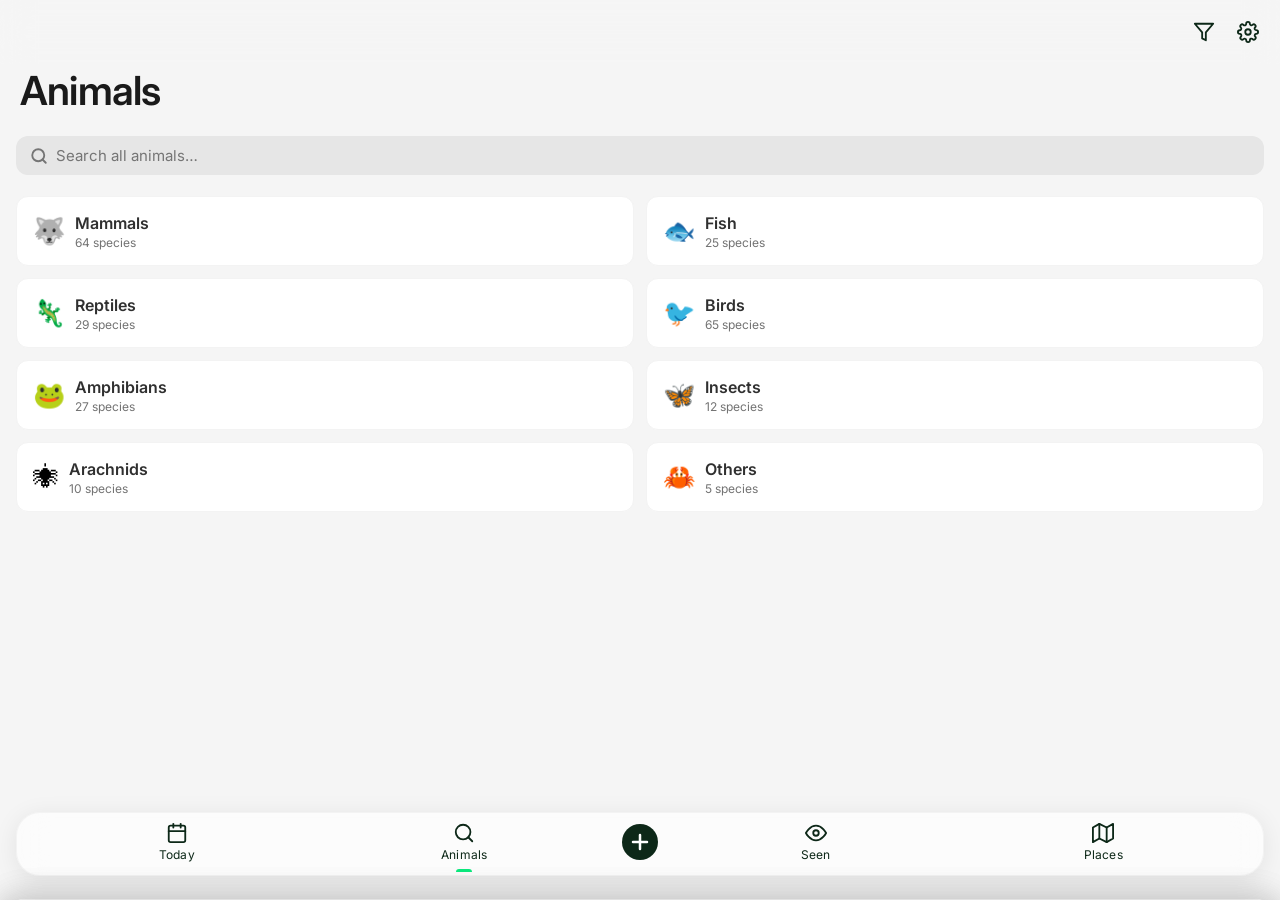
==== commit 2b464a8f: "Add files via upload" ====
--- a/index.html
+++ b/index.html
@@ -60,8 +60,11 @@
       </div>
     </div>
 
-    <!-- Level 2: Category animal list -->
-    <div id="animals-category" hidden>
+    <!-- Level 2: Category animal list — fixed overlay, slides in from right -->
+    <div id="animals-category">
+      <div class="large-title-row">
+        <h1 class="large-title" id="animals-cat-title">Animals</h1>
+      </div>
       <div class="sticky-controls sticky-controls-cats">
         <div class="filters" id="subcategory-filters"></div>
       </div>
@@ -114,13 +117,17 @@
       <div class="list-container" id="seen-list"></div>
     </div>
 
-    <!-- ── Level 1: Single category seen (e.g. Mammals) ────────── -->
-    <div id="seen-category" hidden>
-
-      <!-- Hero: category count + category label -->
+    <!-- ── Level 1: Single category seen — fixed overlay, slides in from right -->
+    <div id="seen-category">
+
+      <!-- Hero: category count + Today trend + category label -->
       <div class="large-title-row seen-hero-row">
         <div class="seen-hero-top">
           <span class="seen-hero-number" id="seen-cat-count">0</span>
+          <span class="seen-hero-today" id="seen-cat-today" hidden>
+            <svg width="20" height="20" viewBox="0 0 24 24" fill="none" stroke="#00B05B" stroke-width="2.5" stroke-linecap="round" stroke-linejoin="round"><line x1="7" y1="17" x2="17" y2="7"/><polyline points="8 7 17 7 17 16"/></svg>
+            <span id="seen-cat-today-count">0</span>&nbsp;Today
+          </span>
         </div>
         <div class="seen-hero-label" id="seen-cat-label">Mammals seen</div>
       </div>
--- a/styles.css
+++ b/styles.css
@@ -935,3 +935,41 @@
 .seen-cat-chip-name  { font-size: 14px; font-weight: 600; color: #303030; white-space: nowrap; }
 .seen-cat-chip-count { font-size: 12px; color: var(--text-light); white-space: nowrap; }
 .seen-cat-chip-count.some { color: #14AE5C; font-weight: 500; }
+
+
+/* ─── Fix: CSS display:flex overrides [hidden] attribute ──────────
+   The browser UA stylesheet has low specificity for [hidden]{display:none}.
+   .app-header-back has display:flex which wins. This forces it back.   */
+.app-header-back[hidden] { display: none !important; }
+
+/* ─── Category page overlays (iOS push navigation) ────────────────
+   Both category pages sit fixed above the base content (z 35),
+   below the tab bar (z 40) and header (z 40), so both stay visible.
+   They start off-screen and slide in/out via .page-active.           */
+#animals-category,
+#seen-category {
+  position: fixed;
+  inset: 0;
+  background: var(--bg);
+  z-index: 35;
+  transform: translateX(100%);
+  transition: transform 0.3s cubic-bezier(0.32, 0.72, 0, 1);
+  overflow-y: auto;
+  overflow-x: hidden;
+  -webkit-overflow-scrolling: touch;
+  overscroll-behavior-y: contain;
+  padding-top: var(--header-h);
+  padding-bottom: calc(var(--tabbar-h) + 28px + env(safe-area-inset-bottom, 0px));
+}
+#animals-category.page-active,
+#seen-category.page-active { transform: translateX(0); }
+
+/* Subcategory chips sticky inside the category overlay:
+   stick right at the bottom of the header (not search-bar height below it) */
+#animals-category .sticky-controls-cats {
+  top: var(--header-h);
+  z-index: 36;
+}
+
+/* Seen category overlay: list container spacing */
+#seen-category .list-container { padding-top: 4px; }
